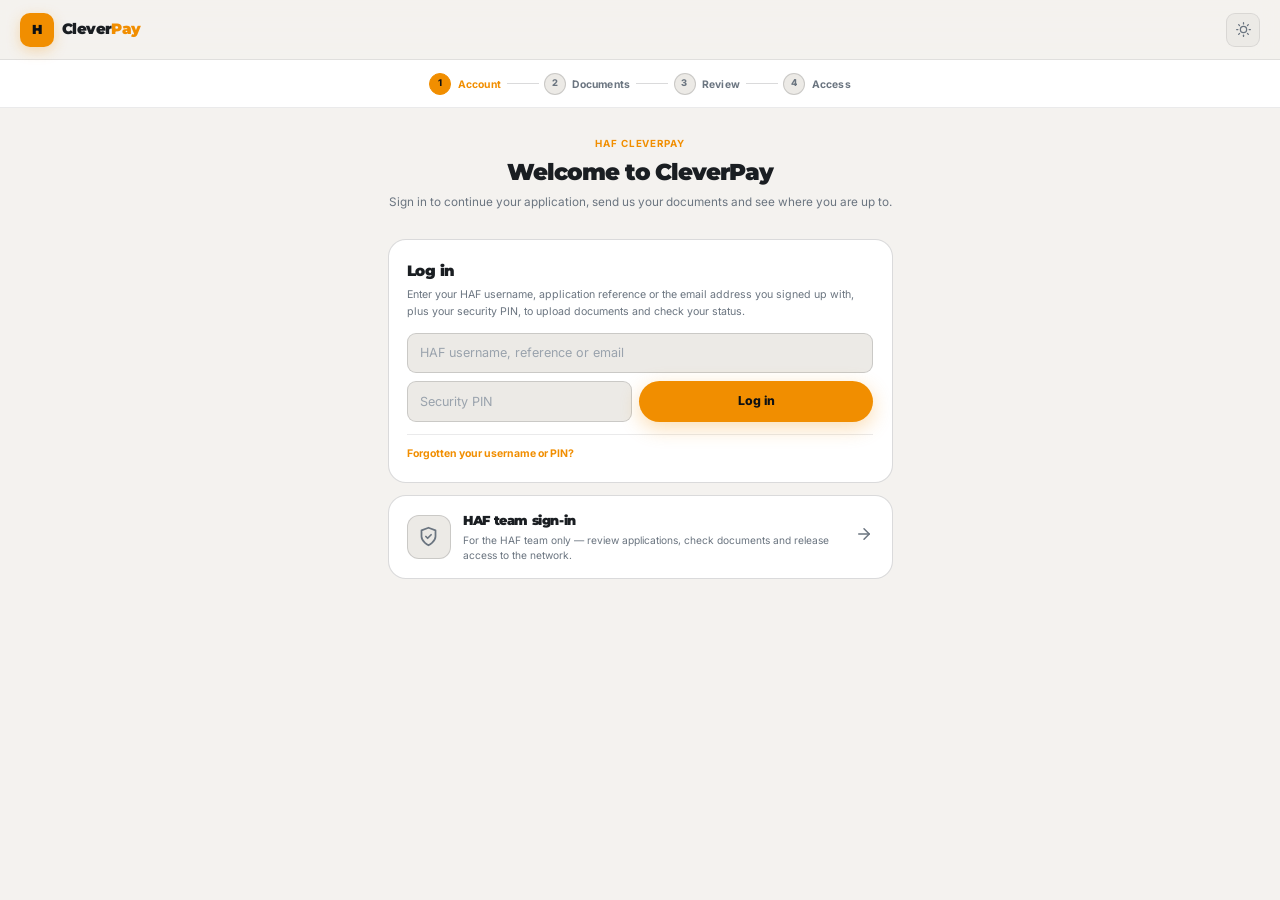
==== index.html @ 1b3e9b3a "Their HAF KNECT login exists from the moment they sign up Brent, 2 Sep: "open up the users to be abl" ====
<!DOCTYPE html>
<html lang="en" data-theme="light">
<head>
<meta charset="UTF-8">
<meta name="viewport" content="width=device-width, initial-scale=1.0">
<meta http-equiv="Cache-Control" content="no-cache, no-store, must-revalidate">
<title>Create Account — HAF CleverPay</title>
<link rel="preconnect" href="https://fonts.googleapis.com">
<link rel="preconnect" href="https://fonts.gstatic.com" crossorigin>
<link href="https://fonts.googleapis.com/css2?family=Inter:wght@400;500;600;700&family=Montserrat:wght@700;800;900&display=swap" rel="stylesheet">
<link rel="stylesheet" href="index.css">
</head>
<body>

<header class="bar">
  <a href="index.html" class="logo">
    <div class="logo-m">H</div>
    <div class="logo-t">Clever<span>Pay</span></div>
  </a>
  <div class="bar-r">
    <button class="theme-btn" onclick="toggleTheme()" title="Toggle theme">
      <svg width="15" height="15" fill="none" stroke="currentColor" stroke-width="2" stroke-linecap="round" stroke-linejoin="round" viewBox="0 0 24 24"><circle cx="12" cy="12" r="5"/><line x1="12" y1="1" x2="12" y2="3"/><line x1="12" y1="21" x2="12" y2="23"/><line x1="4.22" y1="4.22" x2="5.64" y2="5.64"/><line x1="18.36" y1="18.36" x2="19.78" y2="19.78"/><line x1="1" y1="12" x2="3" y2="12"/><line x1="21" y1="12" x2="23" y2="12"/><line x1="4.22" y1="19.78" x2="5.64" y2="18.36"/><line x1="18.36" y1="5.64" x2="19.78" y2="4.22"/></svg>
    </button>
  </div>
</header>

<nav class="steps">
  <div class="step active"><div class="step-n">1</div><span class="step-l">Account</span></div>
  <div class="step-sep"></div>
  <div class="step"><div class="step-n">2</div><span class="step-l">Documents</span></div>
  <div class="step-sep"></div>
  <div class="step"><div class="step-n">3</div><span class="step-l">Review</span></div>
  <div class="step-sep"></div>
  <div class="step"><div class="step-n">4</div><span class="step-l">Access</span></div>
</nav>

<main class="page">

  <!-- Shown only to someone arriving from join.usehaf.co.uk with a plan already chosen -->
  <p id="join-carry" style="display:none;margin:0 0 1rem;padding:.85rem 1rem;border-radius:12px;
     background:rgba(241,142,0,.12);border:1px solid rgba(241,142,0,.35);font-size:.92rem;line-height:1.5"></p>

  <!-- STEP A: Log in or sign up -->
  <div id="view-type">
    <div class="page-head">
      <div class="page-kicker">HAF CleverPay</div>
      <h1 class="page-title">Welcome to CleverPay</h1>
      <p class="page-sub">Sign in to continue your application, send us your documents and see where you are up to.</p>
    </div>

    <!-- LOG IN -->
    <div class="login-card">
      <div class="lc-title">Log in</div>
      <div class="lc-sub">Enter your HAF username, application reference or the email address you signed up with, plus your security PIN, to upload documents and check your status.</div>
      <div class="lc-row" style="margin-bottom:.55rem">
        <input class="fi" id="login-id" type="text" placeholder="HAF username, reference or email" autocomplete="username" onkeydown="if(event.key==='Enter')doLogin()">
      </div>
      <div class="lc-row">
        <input class="fi" id="login-pin" type="password" inputmode="numeric" maxlength="6" placeholder="Security PIN" autocomplete="current-password" onkeydown="if(event.key==='Enter')doLogin()">
        <button class="btn btn-or" onclick="doLogin()">Log in</button>
      </div>
      <div class="lc-err" id="login-err">No account found with that username, reference or email address — check it and try again.</div>
      <!-- A PIN nobody can replace is a locked door. The same link covers a
           forgotten username: the reset email is addressed to the person and
           names them, so it hands back both. -->
      <div class="lc-help">
        <a href="reset.html">Forgotten your username or PIN?</a>
      </div>
    </div>

    <!-- TEAM SIGN-IN — the second door on this page, and the only one left on it.
         Full width under the log-in card so the screen reads as two doors, not a
         card with a footnote. Deliberately quieter than the orange Log in button:
         almost everyone who lands here is an applicant, not staff. -->
    <a class="team-band" href="team.html">
      <div class="tb-icon">
        <svg viewBox="0 0 24 24"><path d="M12 22s8-4 8-10V5l-8-3-8 3v7c0 6 8 10 8 10z"/><polyline points="9 12 11 14 15 10"/></svg>
      </div>
      <div class="tb-body">
        <div class="tb-name">HAF team sign-in</div>
        <div class="tb-sub">For the HAF team only — review applications, check documents and release access to the network.</div>
      </div>
      <div class="tb-arrow"><svg viewBox="0 0 24 24"><line x1="5" y1="12" x2="19" y2="12"/><polyline points="12 5 19 12 12 19"/></svg></div>
    </a>

    <!-- The sign-up forms below stay in the page and stay reachable: someone
         arriving from join.usehaf.co.uk with a plan already chosen is dropped
         straight into their form. What has gone is the chooser — new accounts
         are opened at join.usehaf.co.uk now, not here. -->
    <div class="type-grid" hidden>
      <div class="type-card" id="card-driver" onclick="selectType('driver')">
        <div class="type-icon">
          <svg viewBox="0 0 24 24"><rect x="1" y="3" width="15" height="13" rx="1"/><polygon points="16 8 20 8 23 11 23 16 16 16 16 8"/><circle cx="5.5" cy="18.5" r="2.5"/><circle cx="18.5" cy="18.5" r="2.5"/></svg>
        </div>
        <div class="type-name">Owner Driver</div>
        <div class="type-desc">Single-person teams. Take courier and delivery jobs on your terms.</div>
      </div>
      <div class="type-card" id="card-fleet" onclick="selectType('fleet')">
        <div class="type-icon">
          <svg viewBox="0 0 24 24"><rect x="1" y="6" width="13" height="9" rx="1"/><polygon points="14 10 18 10 21 13 21 15 14 15 14 10"/><circle cx="5" cy="17.5" r="2"/><circle cx="17" cy="17.5" r="2"/><rect x="4" y="2" width="13" height="2.5" rx="1"/></svg>
        </div>
        <div class="type-name">Fleet / Courier Company</div>
        <div class="type-desc">Courier companies with fleets — or drivers with excess work. Put your drivers on the network.</div>
      </div>
      <div class="type-card" id="card-freight" onclick="selectType('freight')">
        <div class="type-icon">
          <svg viewBox="0 0 24 24"><path d="M21 16V8a2 2 0 0 0-1-1.73l-7-4a2 2 0 0 0-2 0l-7 4A2 2 0 0 0 3 8v8a2 2 0 0 0 1 1.73l7 4a2 2 0 0 0 2 0l7-4A2 2 0 0 0 21 16z"/><polyline points="3.27 6.96 12 12.01 20.73 6.96"/><line x1="12" y1="22.08" x2="12" y2="12"/></svg>
        </div>
        <div class="type-name">Freight Forwarder</div>
        <div class="type-desc">Process third-party goods for your customers through the HAF network.</div>
      </div>
    </div>

    <div class="biz-band" id="card-business" hidden onclick="selectType('business')">
      <div class="type-icon" style="width:44px;height:44px;flex:none">
        <svg viewBox="0 0 24 24"><path d="M3 21h18"/><path d="M5 21V7l7-4 7 4v14"/><path d="M9 21v-4h6v4"/><path d="M9 10h.01M15 10h.01M9 14h.01M15 14h.01"/></svg>
      </div>
      <div class="bb-body">
        <div class="type-name">Business Account</div>
        <div class="type-desc">Use HAF KNECT to process your deliveries and put HAF drivers on your work. Purpose-built set up — <b>contact the HAF team</b> and we'll be in touch.</div>
      </div>
      <div class="bb-arrow"><svg viewBox="0 0 24 24"><line x1="5" y1="12" x2="19" y2="12"/><polyline points="12 5 19 12 12 19"/></svg></div>
    </div>

  </div>

  <!-- STEP B0: Business account routing -->
  <div id="view-business" class="form-section">
    <div class="page-head" style="text-align:left;margin-bottom:1.4rem">
      <div class="page-kicker">Business Account</div>
      <h1 class="page-title" style="font-size:1.35rem">Contact the HAF team</h1>
      <p class="page-sub" style="font-size:.8rem">Business accounts are purpose-built around how your company moves goods. Tell us a little about you, and the HAF team will be in contact to set everything up.</p>
    </div>

    <div id="biz-form">
      <div class="fg"><label class="fl" for="b-company">Company name *</label><input class="fi" id="b-company" type="text" autocomplete="organization"></div>
      <div class="fi-row">
        <div class="fg"><label class="fl" for="b-name">Your name *</label><input class="fi" id="b-name" type="text" autocomplete="name"></div>
        <div class="fg"><label class="fl" for="b-phone">Mobile number *</label><input class="fi" id="b-phone" type="tel" autocomplete="tel"></div>
      </div>
      <div class="fg"><label class="fl" for="b-email">Email address *</label><input class="fi" id="b-email" type="email" autocomplete="email"></div>
      <div class="fg"><label class="fl" for="b-notes">What do you need to move?</label><textarea class="fi" id="b-notes" rows="3" placeholder="e.g. daily stock transfers between two sites, ad-hoc pallet deliveries to customers…" style="resize:vertical;min-height:70px"></textarea></div>
      <div class="lc-err" id="biz-err" style="display:none"></div>
      <div class="btn-row" style="margin-top:1rem">
        <button type="button" class="btn btn-gh" onclick="backToType()">
          <svg viewBox="0 0 24 24"><line x1="19" y1="12" x2="5" y2="12"/><polyline points="12 19 5 12 12 5"/></svg>
          Back
        </button>
        <button type="button" class="btn btn-or" id="biz-send" onclick="submitEnquiry()">Send to the HAF team →</button>
      </div>
    </div>

    <div id="biz-done" style="display:none;text-align:center;padding:1.6rem 0">
      <div style="width:52px;height:52px;border-radius:50%;background:rgba(45,171,96,.12);border:1.5px solid rgba(45,171,96,.4);display:flex;align-items:center;justify-content:center;margin:0 auto 1rem">
        <svg viewBox="0 0 24 24" style="width:24px;height:24px;fill:none;stroke:#2dab60;stroke-width:2.5;stroke-linecap:round;stroke-linejoin:round"><polyline points="20 6 9 17 4 12"/></svg>
      </div>
      <div class="page-title" style="font-size:1.15rem;margin-bottom:.35rem">Enquiry sent — we'll be in contact</div>
      <p class="page-sub" style="font-size:.8rem;margin-bottom:.5rem">The HAF team has your details and will get back to you to set up your business account.</p>
      <p class="page-sub" style="font-size:.74rem">Your reference: <b id="biz-ref"></b></p>
      <div class="btn-row" style="margin-top:1.2rem;justify-content:center">
        <button type="button" class="btn btn-gh" onclick="backToType()">← Back to account types</button>
      </div>
    </div>
  </div>

  <!-- STEP B: Driver form -->
  <div id="view-driver" class="form-section">
    <div class="page-head" style="text-align:left;margin-bottom:1.4rem">
      <div class="page-kicker">Owner Driver Account</div>
      <h1 class="page-title" style="font-size:1.35rem">Your details</h1>
      <p class="page-sub" style="font-size:.8rem">All fields are required. Your information is held securely.</p>
    </div>

    <form id="driver-form" onsubmit="submitDriver(event)" novalidate>
      <div class="section-label">Personal details</div>

      <div class="fi-row">
        <div class="fg">
          <label class="fl">First name <span class="req">*</span></label>
          <input class="fi" id="d-fname" type="text" placeholder="e.g. Alex" autocomplete="given-name" required>
        </div>
        <div class="fg">
          <label class="fl">Last name <span class="req">*</span></label>
          <input class="fi" id="d-lname" type="text" placeholder="e.g. Johnson" autocomplete="family-name" required>
        </div>
      </div>

      <div class="fg">
        <label class="fl">Email address <span class="req">*</span></label>
        <input class="fi" id="d-email" type="email" placeholder="your@email.com" autocomplete="email" required>
      </div>

      <div class="fi-row">
        <div class="fg">
          <label class="fl">Mobile number <span class="req">*</span></label>
          <input class="fi" id="d-phone" type="tel" placeholder="+44 7700 000000" autocomplete="tel" required>
        </div>
        <div class="fg">
          <label class="fl">Date of birth <span class="req">*</span></label>
          <input class="fi" id="d-dob" type="date" required>
        </div>
      </div>

      <div class="section-label" style="margin-top:.5rem">Vehicle details</div>

      <div class="fi-row">
        <div class="fg">
          <label class="fl">Vehicle type <span class="req">*</span></label>
          <select class="fi" id="d-vtype" required>
            <option value="">Select type</option>
            <option>Small van</option>
            <option>Midi van</option>
            <option>SWB van</option>
            <option>MWB van</option>
            <option>LWB van</option>
            <option>XLWB van</option>
            <option>Luton</option>
            <option>Luton — tail lift</option>
          </select>
        </div>
        <div class="fg">
          <label class="fl">Vehicle registration <span class="req">*</span></label>
          <input class="fi" id="d-vreg" type="text" placeholder="e.g. AB12 CDE" style="text-transform:uppercase" required>
        </div>
      </div>

      <div class="section-label" style="margin-top:.5rem">Fleet operators</div>

      <div class="knect-toggle" id="fleet-toggle" onclick="toggleFleet()">
        <div class="kt-icon">
          <svg viewBox="0 0 24 24"><rect x="1" y="3" width="15" height="13" rx="1"/><polygon points="16 8 20 8 23 11 23 16 16 16 16 8"/><circle cx="5.5" cy="18.5" r="2.5"/><circle cx="18.5" cy="18.5" r="2.5"/></svg>
        </div>
        <div class="kt-body">
          <div class="kt-label">I operate a fleet</div>
          <div class="kt-sub" id="fleet-sub">Tap if you run more than one driver — we'll set your fleet up properly.</div>
        </div>
        <div class="kt-pill"><div class="kt-thumb"></div></div>
      </div>

      <div class="fg" id="fleet-size-wrap" style="display:none">
        <label class="fl">How many drivers do you currently have? <span class="req">*</span></label>
        <select class="fi" id="d-fleet-size">
          <option value="">Select</option>
          <option>2–3</option>
          <option>4–10</option>
          <option>11–25</option>
          <option>26+</option>
        </select>
        <div class="fi-hint">Fleet payment tiers are being finalised — we'll confirm yours after sign-up. Nothing to pay now.</div>
      </div>

      <div class="section-label" style="margin-top:.5rem">HAF KNECT membership</div>

      <div class="knect-toggle" id="d-knect-toggle" onclick="toggleKnectDriver()">
        <div class="kt-icon">
          <svg viewBox="0 0 24 24"><path d="M12 2l3.09 6.26L22 9.27l-5 4.87 1.18 6.88L12 17.77l-6.18 3.25L7 14.14 2 9.27l6.91-1.01L12 2z"/></svg>
        </div>
        <div class="kt-body">
          <div class="kt-label">I have a HAF KNECT membership</div>
          <div class="kt-sub" id="d-knect-sub">Tap to confirm — members get priority access to work on the network. You can also join after you're approved.</div>
        </div>
        <div class="kt-pill"><div class="kt-thumb"></div></div>
      </div>

      <div class="section-label" style="margin-top:.5rem">Account security</div>

      <div class="uname-preview" id="d-uname-preview">
        <div class="up-label">Your HAF username</div>
        <div class="up-val" id="d-uname-val">—</div>
        <div class="up-hint">Save this — you'll log in to PLNA and HAF KNECT with it, plus the PIN you create below.</div>
      </div>

      <div class="fi-row">
        <div class="fg">
          <label class="fl">Create a PIN <span class="req">*</span></label>
          <input class="fi" id="d-pin" type="password" inputmode="numeric" maxlength="6" placeholder="4–6 digits" autocomplete="new-password" required>
        </div>
        <div class="fg">
          <label class="fl">Confirm PIN <span class="req">*</span></label>
          <input class="fi" id="d-pin2" type="password" inputmode="numeric" maxlength="6" placeholder="Re-enter PIN" autocomplete="new-password" required>
        </div>
      </div>
      <div class="fi-hint" style="margin-top:-.4rem;margin-bottom:.8rem">Both PINs must match. You'll use this PIN with your HAF username every time you log in. Keep it private.</div>

      <div class="terms-row">
        <input type="checkbox" id="d-terms" required>
        <label for="d-terms">I agree to the HAF <a href="https://legal.usehaf.co.uk/driver-terms" target="_blank">Driver &amp; Courier Network Terms</a> and <a href="https://legal.usehaf.co.uk/knect-terms" target="_blank">KNECT Platform Terms</a>, and confirm I have read the <a href="https://legal.usehaf.co.uk/privacy" target="_blank">Privacy Policy</a>.</label>
      </div>

      <div class="btn-row">
        <button type="button" class="btn btn-gh" onclick="backToType()">
          <svg viewBox="0 0 24 24"><line x1="19" y1="12" x2="5" y2="12"/><polyline points="12 19 5 12 12 5"/></svg>
          Back
        </button>
        <button type="submit" class="btn btn-or">
          Continue to documents
          <svg viewBox="0 0 24 24"><line x1="5" y1="12" x2="19" y2="12"/><polyline points="12 5 19 12 12 19"/></svg>
        </button>
      </div>

      <div class="sec-note">
        <svg viewBox="0 0 24 24"><rect x="3" y="11" width="18" height="11" rx="2" ry="2"/><path d="M7 11V7a5 5 0 0 1 10 0v4"/></svg>
        <p>Your data is encrypted and only used for compliance verification. It will not be shared with third parties.</p>
      </div>
    </form>
  </div>

  <!-- STEP C: Freight forwarder form -->
  <div id="view-freight" class="form-section">
    <div class="page-head" style="text-align:left;margin-bottom:1.4rem">
      <div class="page-kicker">Freight Forwarder Account</div>
      <h1 class="page-title" style="font-size:1.35rem">Company details</h1>
      <p class="page-sub" style="font-size:.8rem">All accounts operate on a pay-upfront basis. No credit lines.</p>
    </div>

    <form id="freight-form" onsubmit="submitFreight(event)" novalidate>
      <div class="section-label">Company information</div>

      <div class="fg">
        <label class="fl">Company name <span class="req">*</span></label>
        <input class="fi" id="f-company" type="text" placeholder="e.g. NorthFreight UK Ltd" required>
      </div>

      <div class="fi-row">
        <div class="fg">
          <label class="fl">Companies House no. <span class="req">*</span></label>
          <input class="fi" id="f-crn" type="text" placeholder="e.g. 12345678" required>
        </div>
        <div class="fg">
          <label class="fl">VAT number</label>
          <input class="fi" id="f-vat" type="text" placeholder="e.g. GB123456789">
          <div class="fi-hint">Optional — helps with invoice processing.</div>
        </div>
      </div>

      <div class="section-label" style="margin-top:.5rem">Contact details</div>

      <div class="fi-row">
        <div class="fg">
          <label class="fl">Your name <span class="req">*</span></label>
          <input class="fi" id="f-name" type="text" placeholder="Full name" autocomplete="name" required>
        </div>
        <div class="fg">
          <label class="fl">Job title</label>
          <input class="fi" id="f-title" type="text" placeholder="e.g. Operations Manager">
        </div>
      </div>

      <div class="fg">
        <label class="fl">Email address <span class="req">*</span></label>
        <input class="fi" id="f-email" type="email" placeholder="ops@yourcompany.com" autocomplete="email" required>
      </div>

      <div class="fg">
        <label class="fl">Mobile number <span class="req">*</span></label>
        <input class="fi" id="f-phone" type="tel" placeholder="+44 7700 000000" autocomplete="tel" required>
      </div>

      <div class="section-label" style="margin-top:.5rem">HAF KNECT membership</div>

      <div class="knect-toggle" id="knect-toggle" onclick="toggleKnect()">
        <div class="kt-icon">
          <svg viewBox="0 0 24 24"><path d="M12 2l3.09 6.26L22 9.27l-5 4.87 1.18 6.88L12 17.77l-6.18 3.25L7 14.14 2 9.27l6.91-1.01L12 2z"/></svg>
        </div>
        <div class="kt-body">
          <div class="kt-label">I have a HAF KNECT membership</div>
          <div class="kt-sub" id="knect-sub">Tap to confirm — you get a higher share of profit pooling in the network.</div>
        </div>
        <div class="kt-pill"><div class="kt-thumb"></div></div>
      </div>

      <div class="pool-info" id="pool-info">
        <div class="ri-row"><span class="ri-label">Standard pooling share</span><span class="ri-val" id="ri-standard">Loading…</span></div>
        <div class="ri-row"><span class="ri-label">Your KNECT member share</span><span class="ri-val highlight" id="ri-knect">Loading…</span></div>
        <div class="ri-row" style="border-top:1px solid var(--or-g);margin-top:.35rem;padding-top:.5rem"><span class="ri-label">Profit pooling in the network is coming soon — your share builds in your account and reduces future job costs.</span></div>
      </div>

      <div class="section-label" style="margin-top:.5rem">Account security</div>

      <div class="uname-preview" id="f-uname-preview">
        <div class="up-label">Your HAF company username</div>
        <div class="up-val" id="f-uname-val">—</div>
        <div class="up-hint">Save this — you'll log in to HAF KNECT with it, plus the PIN you create below.</div>
      </div>

      <div class="fi-row">
        <div class="fg">
          <label class="fl">Create a PIN <span class="req">*</span></label>
          <input class="fi" id="f-pin" type="password" inputmode="numeric" maxlength="6" placeholder="4–6 digits" autocomplete="new-password" required>
        </div>
        <div class="fg">
          <label class="fl">Confirm PIN <span class="req">*</span></label>
          <input class="fi" id="f-pin2" type="password" inputmode="numeric" maxlength="6" placeholder="Re-enter PIN" autocomplete="new-password" required>
        </div>
      </div>
      <div class="fi-hint" style="margin-top:-.4rem;margin-bottom:.8rem">Both PINs must match. You'll use this PIN with your company username every time you log in. Keep it private.</div>

      <div class="terms-row">
        <input type="checkbox" id="f-terms" required>
        <label for="f-terms">I agree to the HAF <a href="https://legal.usehaf.co.uk/knect-terms" target="_blank">KNECT Platform Terms</a> and confirm I have read the <a href="https://legal.usehaf.co.uk/privacy" target="_blank">Privacy Policy</a>. All freight accounts are pay-upfront — no credit terms.</label>
      </div>

      <div class="btn-row">
        <button type="button" class="btn btn-gh" onclick="backToType()">
          <svg viewBox="0 0 24 24"><line x1="19" y1="12" x2="5" y2="12"/><polyline points="12 19 5 12 12 5"/></svg>
          Back
        </button>
        <button type="submit" class="btn btn-or">
          Continue to documents
          <svg viewBox="0 0 24 24"><line x1="5" y1="12" x2="19" y2="12"/><polyline points="12 5 19 12 12 19"/></svg>
        </button>
      </div>

      <div class="sec-note">
        <svg viewBox="0 0 24 24"><rect x="3" y="11" width="18" height="11" rx="2" ry="2"/><path d="M7 11V7a5 5 0 0 1 10 0v4"/></svg>
        <p>Your data is encrypted and only used for compliance verification.</p>
      </div>
    </form>
  </div>

</main>

<script src="api.js"></script>
<script src="index.js"></script>
</body>
</html>
---- index.css ----
:root{
  --bg:#0e1113;--p:#171a1d;--p2:#1e2226;--p3:#252b30;
  --tx:#f0edea;--mu:#8a9298;--su:#4f5a62;
  --ln:rgba(240,237,234,.08);--lns:rgba(240,237,234,.16);--lnx:rgba(240,237,234,.24);
  --or:#f18e00;--or-d:rgba(241,142,0,.10);--or-g:rgba(241,142,0,.28);
  --gn:#2dab60;--rd:#d04040;--am:#d9920b;
  --r:18px;--rs:13px;--rx:9px;--pill:999px;
  --fn:"Inter",sans-serif;--dp:"Montserrat",sans-serif;
  --sd:0 2px 16px rgba(0,0,0,.35);
}
[data-theme=light]{
  --bg:#f4f2ef;--p:#ffffff;--p2:#eceae6;--p3:#e2dfd9;
  --tx:#1a1e22;--mu:#6b7580;--su:#9aa3ad;
  --ln:rgba(26,30,34,.09);--lns:rgba(26,30,34,.16);--lnx:rgba(26,30,34,.24);
}
*,*::before,*::after{box-sizing:border-box;margin:0;padding:0}
html{font-size:14px}
body{font-family:var(--fn);background:var(--bg);color:var(--tx);min-height:100vh;-webkit-font-smoothing:antialiased;line-height:1.55}
input,select,button,textarea{font:inherit;color:inherit;border:none;outline:none;background:none;cursor:pointer}
ul{list-style:none}

/* ── BAR ── */
.bar{height:60px;display:flex;align-items:center;justify-content:space-between;padding:0 1.4rem;background:rgba(14,17,19,.92);backdrop-filter:blur(14px);-webkit-backdrop-filter:blur(14px);border-bottom:1px solid var(--ln);position:sticky;top:0;z-index:50}
[data-theme=light] .bar{background:rgba(244,242,239,.94)}
.logo{display:flex;align-items:center;gap:.6rem;text-decoration:none}
.logo-m{width:34px;height:34px;background:var(--or);border-radius:10px;display:flex;align-items:center;justify-content:center;font-family:var(--dp);font-weight:900;font-size:.95rem;color:#0e1113;letter-spacing:-.04em;box-shadow:0 4px 14px var(--or-g);flex-shrink:0}
.logo-t{font-family:var(--dp);font-weight:900;font-size:1.05rem;letter-spacing:-.04em;color:var(--tx)}
.logo-t span{color:var(--or)}
.bar-r{display:flex;align-items:center;gap:.5rem}
.theme-btn{width:34px;height:34px;border-radius:var(--rx);background:var(--p2);border:1px solid var(--ln);display:flex;align-items:center;justify-content:center;color:var(--mu);transition:color .15s}
.theme-btn:hover{color:var(--tx)}

/* ── STEPS ── */
/* The progress row fits the screen it is on rather than scrolling sideways.
   The connector lines absorb any spare space and give it back when space is
   tight; below 500px the labels step aside and leave their numbered circles,
   so the stage the applicant is on stays readable on a phone. */
.steps{display:flex;align-items:center;justify-content:center;gap:0;padding:.9rem 1.4rem;border-bottom:1px solid var(--ln);background:var(--p);overflow:hidden}
.step{display:flex;align-items:center;gap:.45rem;font-size:.74rem;font-weight:700;letter-spacing:.02em;color:var(--mu);white-space:nowrap;flex:0 1 auto;min-width:0}
.step-l{overflow:hidden;text-overflow:ellipsis}
.step-n{width:22px;height:22px;flex:0 0 22px;border-radius:50%;background:var(--p2);border:1.5px solid var(--lns);display:flex;align-items:center;justify-content:center;font-size:.66rem;font-weight:800;color:var(--mu);transition:all .2s}
.step.active .step-n{background:var(--or);border-color:var(--or);color:#0e1113}
.step.active{color:var(--or)}
.step.done .step-n{background:var(--gn);border-color:var(--gn);color:#fff}
.step.done{color:var(--gn)}
.step-sep{flex:1 1 12px;min-width:8px;max-width:32px;height:1.5px;background:var(--lns);margin:0 .4rem}
.step-sep.done{background:var(--gn)}
@media (max-width:500px){
  .steps{padding:.9rem .7rem}
  .step-sep{margin:0 .25rem;min-width:6px}
  .step .step-l{display:none}
  .step.active .step-l{display:inline}
}

/* ── PAGE ── */
.page{max-width:540px;margin:0 auto;padding:2rem 1.25rem 5rem}

/* ── TYPE SELECT ── */
.page-head{text-align:center;margin-bottom:2rem}
.page-kicker{font-size:.7rem;font-weight:700;letter-spacing:.1em;text-transform:uppercase;color:var(--or);margin-bottom:.55rem}
.page-title{font-family:var(--dp);font-size:1.65rem;font-weight:900;letter-spacing:-.045em;color:var(--tx);line-height:1.15}
.page-sub{font-size:.84rem;color:var(--mu);margin-top:.5rem;line-height:1.6}

.type-grid{display:grid;grid-template-columns:repeat(3,1fr);gap:.75rem;margin-bottom:1.5rem}
.biz-route{display:flex;align-items:center;gap:.9rem;background:var(--p);border:2px solid var(--lns);border-radius:var(--r);padding:1.1rem 1.2rem;margin-bottom:.75rem;cursor:pointer;text-decoration:none;transition:border-color .15s,background .15s}
.biz-route:hover{border-color:var(--or);background:var(--p2)}
.br-icon{width:44px;height:44px;border-radius:12px;background:var(--or-d);border:1.5px solid rgba(241,142,0,.2);display:flex;align-items:center;justify-content:center;color:var(--or);flex:none}
.br-icon svg{width:22px;height:22px;fill:none;stroke:currentColor;stroke-width:2;stroke-linecap:round;stroke-linejoin:round}
.br-body{flex:1;min-width:0}
.br-name{font-family:var(--dp);font-size:.95rem;font-weight:900;letter-spacing:-.03em;color:var(--tx)}
.br-sub{font-size:.73rem;color:var(--mu);line-height:1.5;margin-top:.15rem}
.br-arrow{color:var(--or);flex:none}
.br-arrow svg{width:18px;height:18px;fill:none;stroke:currentColor;stroke-width:2;stroke-linecap:round;stroke-linejoin:round}
.type-card{background:var(--p);border:2px solid var(--lns);border-radius:var(--r);padding:1.5rem 1.2rem;display:flex;flex-direction:column;align-items:center;gap:.65rem;cursor:pointer;transition:border-color .15s,background .15s,box-shadow .15s;text-align:center}
.type-card:hover{border-color:rgba(241,142,0,.35);background:var(--p2)}
.type-card.selected{border-color:var(--or);background:var(--or-d);box-shadow:0 0 0 4px rgba(241,142,0,.08)}
.type-icon{width:52px;height:52px;border-radius:14px;background:var(--or-d);border:1.5px solid rgba(241,142,0,.2);display:flex;align-items:center;justify-content:center;color:var(--or)}
.type-icon svg{width:24px;height:24px;fill:none;stroke:currentColor;stroke-width:2;stroke-linecap:round;stroke-linejoin:round}
.type-name{font-family:var(--dp);font-size:.95rem;font-weight:900;letter-spacing:-.03em;color:var(--tx)}
.type-desc{font-size:.73rem;color:var(--mu);line-height:1.5}

/* ── FORM ── */
.form-section{display:none}
.form-section.visible{display:block}
.section-label{font-size:.66rem;font-weight:700;letter-spacing:.09em;text-transform:uppercase;color:var(--mu);margin-bottom:.85rem;display:flex;align-items:center;gap:.5rem}
.section-label::after{content:'';flex:1;height:1px;background:var(--ln)}
.fg{margin-bottom:.9rem}
.fl{font-size:.68rem;font-weight:700;letter-spacing:.07em;text-transform:uppercase;color:var(--mu);display:block;margin-bottom:.38rem}
.fl .req{color:var(--or);margin-left:.1rem}
.fi{width:100%;background:var(--p2);border:1.5px solid var(--lns);border-radius:var(--rx);padding:.68rem .9rem;font-size:.9rem;color:var(--tx);transition:border-color .15s,box-shadow .15s}
.fi::placeholder{color:var(--su)}
.fi:focus{border-color:rgba(241,142,0,.5);box-shadow:0 0 0 3px rgba(241,142,0,.08)}
.fi-row{display:grid;grid-template-columns:1fr 1fr;gap:.65rem}
select.fi{appearance:none;-webkit-appearance:none;background-image:url("data:image/svg+xml,%3Csvg xmlns='http://www.w3.org/2000/svg' width='12' height='12' viewBox='0 0 24 24' fill='none' stroke='%238a9298' stroke-width='2'%3E%3Cpolyline points='6 9 12 15 18 9'/%3E%3C/svg%3E");background-repeat:no-repeat;background-position:right .8rem center;padding-right:2rem}
.fi-hint{font-size:.71rem;color:var(--mu);margin-top:.3rem;line-height:1.5}

/* ── KNECT TOGGLE ── */
.knect-toggle{background:var(--p2);border:1.5px solid var(--lns);border-radius:var(--rs);padding:1rem 1.1rem;display:flex;align-items:center;gap:1rem;cursor:pointer;transition:border-color .15s,background .15s;margin-bottom:.9rem}
.knect-toggle.on{border-color:var(--or);background:var(--or-d)}
.kt-icon{width:40px;height:40px;border-radius:10px;background:var(--or-d);border:1.5px solid rgba(241,142,0,.2);display:flex;align-items:center;justify-content:center;color:var(--or);flex-shrink:0}
.kt-icon svg{width:18px;height:18px;fill:none;stroke:currentColor;stroke-width:2;stroke-linecap:round;stroke-linejoin:round}
.kt-body{flex:1}
.kt-label{font-size:.84rem;font-weight:700;color:var(--tx);letter-spacing:-.01em}
.kt-sub{font-size:.72rem;color:var(--mu);margin-top:.1rem}
.kt-sub.highlight{color:var(--or);font-weight:600}
.kt-pill{width:44px;height:24px;border-radius:var(--pill);background:var(--p3);border:1.5px solid var(--lns);display:flex;align-items:center;padding:2px;transition:all .2s;flex-shrink:0}
.knect-toggle.on .kt-pill{background:var(--or);border-color:var(--or)}
.kt-thumb{width:16px;height:16px;border-radius:50%;background:#fff;transition:transform .2s;box-shadow:0 1px 4px rgba(0,0,0,.3)}
.knect-toggle.on .kt-thumb{transform:translateX(20px)}

/* ── PROFIT POOLING INFO ── */
.pool-info{background:var(--or-d);border:1px solid rgba(241,142,0,.2);border-radius:var(--rx);padding:.75rem 1rem;display:none;margin-bottom:.9rem}
.pool-info.show{display:block}
.ri-row{display:flex;justify-content:space-between;align-items:center;font-size:.78rem;padding:.22rem 0}
.ri-label{color:var(--mu)}
.ri-val{font-weight:700;color:var(--tx)}
.ri-val.highlight{color:var(--or)}

/* ── USERNAME PREVIEW ── */
.uname-preview{display:none;background:var(--p);border:1.5px solid var(--or);border-radius:var(--rs);padding:1rem 1.1rem;margin-bottom:1.1rem}
.uname-preview.show{display:block}
.up-label{font-size:.66rem;font-weight:700;letter-spacing:.09em;text-transform:uppercase;color:var(--mu);margin-bottom:.4rem}
.up-val{font-family:var(--dp);font-size:1.4rem;font-weight:900;color:var(--or);letter-spacing:.04em}
.up-hint{font-size:.72rem;color:var(--mu);margin-top:.3rem}

/* ── BUTTONS ── */
.btn-row{display:flex;gap:.65rem;margin-top:1.5rem}
.btn{display:inline-flex;align-items:center;justify-content:center;gap:.4rem;font-weight:800;font-size:.88rem;letter-spacing:-.01em;border-radius:var(--pill);padding:.72rem 1.6rem;transition:all .15s;cursor:pointer;line-height:1;border:none}
.btn-or{background:var(--or);color:#0e1113;box-shadow:0 6px 20px rgba(241,142,0,.3);flex:1}
.btn-or:hover{filter:brightness(1.07);transform:translateY(-1px)}
.btn-or:active{transform:translateY(0)}
.btn-gh{background:var(--p2);color:var(--tx);border:1.5px solid var(--lns)}
.btn-gh:hover{border-color:rgba(241,142,0,.35)}
.btn svg{width:16px;height:16px;fill:none;stroke:currentColor;stroke-width:2.2;stroke-linecap:round;stroke-linejoin:round;flex-shrink:0}

/* ── FOUNDERS TIER ── */

/* ── TERMS ACCEPTANCE ── */
.terms-row{display:flex;align-items:flex-start;gap:.7rem;margin-top:1.3rem;padding:.85rem 1rem;background:var(--p2);border:1px solid var(--ln);border-radius:var(--rx)}
.terms-row input[type=checkbox]{flex-shrink:0;width:17px;height:17px;accent-color:var(--or);cursor:pointer;margin-top:.15rem}
.terms-row label{font-size:.73rem;color:var(--mu);line-height:1.55;cursor:pointer}
.terms-row a{color:var(--or);text-decoration:none}
.terms-row a:hover{text-decoration:underline}

/* ── SECURITY NOTE ── */
.sec-note{display:flex;align-items:flex-start;gap:.65rem;background:var(--p2);border:1px solid var(--ln);border-radius:var(--rx);padding:.75rem .9rem;margin-top:1.1rem}
.sec-note svg{flex-shrink:0;color:var(--mu);width:15px;height:15px;fill:none;stroke:currentColor;stroke-width:2;stroke-linecap:round;stroke-linejoin:round;margin-top:.1rem}
.sec-note p{font-size:.71rem;color:var(--mu);line-height:1.55}

@media(max-width:420px){
  .type-grid{grid-template-columns:1fr}
  .fi-row{grid-template-columns:1fr}
}

/* ── LOG IN CARD ── */
/* The log-in card and the team tile are a matched pair now — same width, same
   corner, same border weight — so keep them close enough to read as one block. */
.login-card{background:var(--p);border:1.5px solid var(--lns);border-radius:var(--r);padding:1.4rem 1.3rem;margin-bottom:.85rem}
.lc-title{font-family:var(--dp);font-size:1.05rem;font-weight:900;letter-spacing:-.03em;margin-bottom:.25rem}
.lc-sub{font-size:.76rem;color:var(--mu);line-height:1.6;margin-bottom:.9rem}
.lc-row{display:flex;gap:.55rem}
.lc-row .fi{flex:1;margin:0}
.lc-row .btn{flex-shrink:0;padding:.6rem 1.3rem}
.lc-err{display:none;font-size:.74rem;color:var(--rd);margin-top:.6rem}
.lc-err.show{display:block}
.signup-label{font-size:.66rem;font-weight:700;letter-spacing:.09em;text-transform:uppercase;color:var(--mu);margin-bottom:.75rem;display:flex;align-items:center;gap:.5rem}
.signup-label::after{content:'';flex:1;height:1px;background:var(--ln)}
.lc-help{margin-top:.85rem;padding-top:.8rem;border-top:1px solid var(--ln);font-size:.75rem;color:var(--mu)}
.lc-help a{color:var(--or);font-weight:700;text-decoration:none}
.lc-help a:hover{text-decoration:underline}
.team-link{text-align:center;margin-top:2rem;font-size:.76rem;color:var(--mu)}
.team-link a{color:var(--or);font-weight:700;text-decoration:none}
.team-link a:hover{text-decoration:underline}
@media(max-width:480px){.lc-row{flex-direction:column}.lc-row .btn{width:100%}}

/* ── TEAM SIGN-IN TILE ──────────────────────────────────────────────────────
   Same width and corner as the log-in card above it, one weight quieter: the
   applicant's orange button stays the loudest thing on the screen. */
.team-band{display:flex;align-items:center;gap:.9rem;background:var(--p);border:1.5px solid var(--lns);border-radius:var(--r);padding:1.05rem 1.3rem;text-decoration:none;cursor:pointer;transition:border-color .15s,background .15s}
.team-band:hover{border-color:rgba(241,142,0,.35);background:var(--p2)}
.tb-icon{width:44px;height:44px;border-radius:12px;background:var(--p2);border:1.5px solid var(--lns);display:flex;align-items:center;justify-content:center;color:var(--mu);flex:none;transition:color .15s,border-color .15s}
.team-band:hover .tb-icon{color:var(--or);border-color:rgba(241,142,0,.3)}
.tb-icon svg{width:21px;height:21px;fill:none;stroke:currentColor;stroke-width:2;stroke-linecap:round;stroke-linejoin:round}
.tb-body{flex:1;min-width:0}
.tb-name{font-family:var(--dp);font-size:.95rem;font-weight:900;letter-spacing:-.03em;color:var(--tx)}
.tb-sub{font-size:.73rem;color:var(--mu);line-height:1.5;margin-top:.15rem}
.tb-arrow{flex:none;color:var(--mu);transition:color .15s,transform .15s}
.team-band:hover .tb-arrow{color:var(--or);transform:translateX(2px)}
.tb-arrow svg{width:18px;height:18px;fill:none;stroke:currentColor;stroke-width:2;stroke-linecap:round;stroke-linejoin:round}
@media(max-width:480px){.team-band{align-items:flex-start}.tb-icon{margin-top:.1rem}}

/* The sign-up chooser is kept in the page for the join.usehaf.co.uk hand-over
   but never shown: a display rule set on the class would otherwise beat hidden. */
.type-grid[hidden],.biz-band[hidden]{display:none}

/* ── BUSINESS BAND (purpose-built route under the tiles) ── */
.biz-band{display:flex;align-items:center;gap:.9rem;background:var(--p);border:2px solid var(--lns);border-radius:var(--r);padding:1.1rem 1.2rem;margin:-.6rem 0 1.5rem;cursor:pointer;text-align:left;transition:border-color .15s,background .15s}
.biz-band:hover{border-color:rgba(241,142,0,.35);background:var(--p2)}
.biz-band .bb-body{flex:1;min-width:0}
.biz-band .type-name{margin-bottom:.15rem}
.biz-band .bb-arrow{flex:none;color:var(--or)}
.biz-band .bb-arrow svg{width:20px;height:20px;fill:none;stroke:currentColor;stroke-width:2;stroke-linecap:round;stroke-linejoin:round}
@media (max-width:560px){.biz-band{flex-direction:row;align-items:flex-start}.biz-band .type-icon{margin-top:.1rem}}
.ft-reward-freight{font-size:.68rem;color:var(--or);font-weight:600;opacity:.85;margin-top:.1rem}
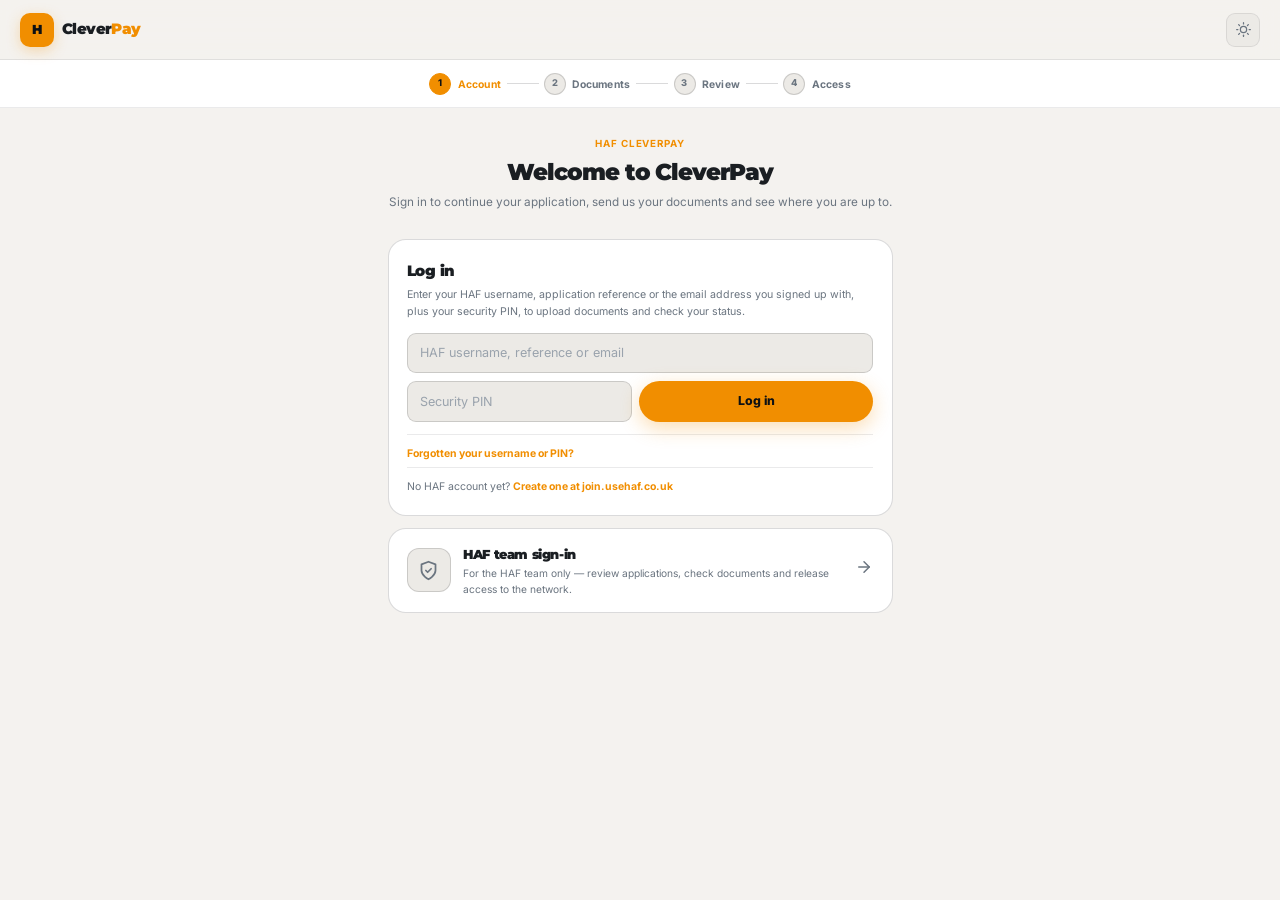
==== commit c6992bae: "CleverPay sign-in points new people at join.usehaf.co.uk The chooser here is already closed, but the" ====
--- a/index.html
+++ b/index.html
@@ -4,7 +4,7 @@
 <meta charset="UTF-8">
 <meta name="viewport" content="width=device-width, initial-scale=1.0">
 <meta http-equiv="Cache-Control" content="no-cache, no-store, must-revalidate">
-<title>Create Account — HAF CleverPay</title>
+<title>Sign in — HAF CleverPay</title>
 <link rel="preconnect" href="https://fonts.googleapis.com">
 <link rel="preconnect" href="https://fonts.gstatic.com" crossorigin>
 <link href="https://fonts.googleapis.com/css2?family=Inter:wght@400;500;600;700&family=Montserrat:wght@700;800;900&display=swap" rel="stylesheet">
@@ -65,6 +65,11 @@
            names them, so it hands back both. -->
       <div class="lc-help">
         <a href="reset.html">Forgotten your username or PIN?</a>
+      </div>
+      <!-- Nobody who lands here without an account should hit a dead end: the
+           one place a HAF account is opened is join.usehaf.co.uk, so say so. -->
+      <div class="lc-help" style="margin-top:.35rem">
+        No HAF account yet? <a href="https://join.usehaf.co.uk/">Create one at join.usehaf.co.uk</a>
       </div>
     </div>
 
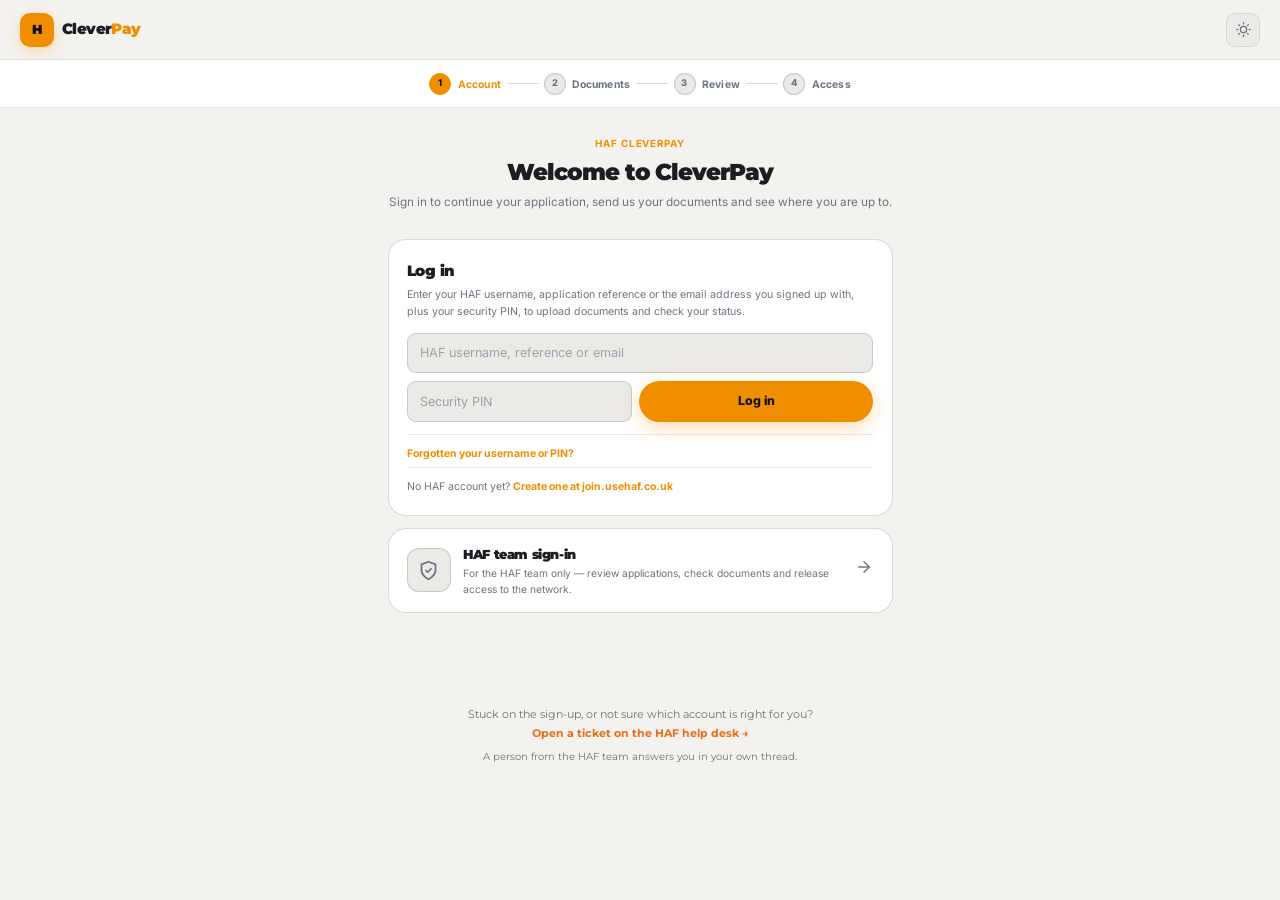
==== commit 7b6787ba: "CleverPay: help desk route on the sign-up and status pages An applicant waiting on a decision had no" ====
--- a/index.html
+++ b/index.html
@@ -425,6 +425,14 @@
 
 </main>
 
+<!-- Same help route as the status page. Somebody who cannot finish the sign-up
+     form has nowhere else to turn, so it sits here too. -->
+<div style="text-align:center;padding:1.6rem 1rem 2.2rem;font-family:Montserrat,Arial,sans-serif;font-size:.8rem;line-height:1.7;color:#6b7278">
+  Stuck on the sign-up, or not sure which account is right for you?<br>
+  <a href="https://discord.gg/NcFbRHnCcq" target="_blank" rel="noopener" style="color:#e86e1d;font-weight:700;text-decoration:none">Open a ticket on the HAF help desk →</a>
+  <div style="margin-top:.35rem;font-size:.72rem">A person from the HAF team answers you in your own thread.</div>
+</div>
+
 <script src="api.js"></script>
 <script src="index.js"></script>
 </body>
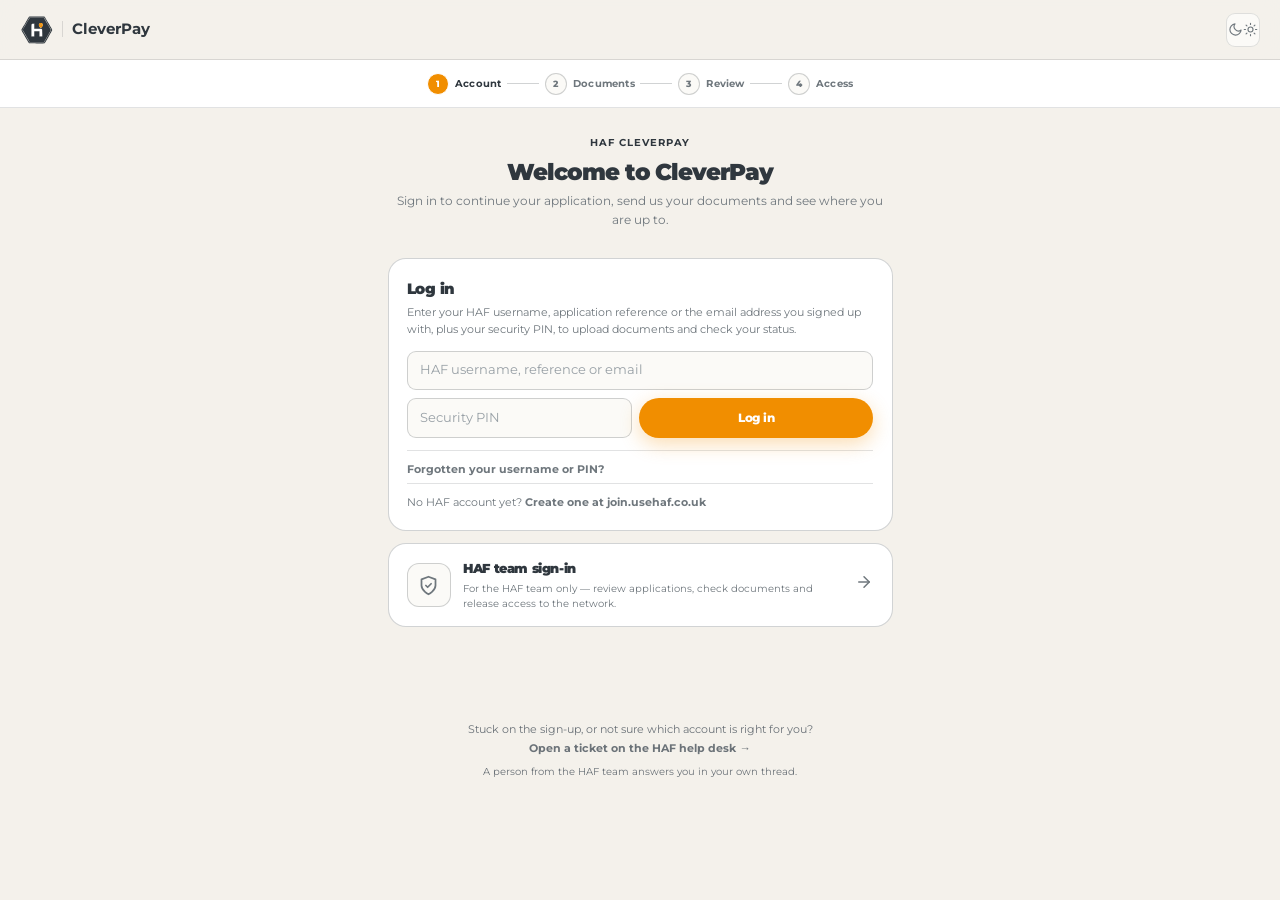
==== commit e2acf8b3: "CleverPay wears the HAF brand, day by default with a night invert The site was still on its own pale" ====
--- a/index.html
+++ b/index.html
@@ -1,26 +1,24 @@
 <!DOCTYPE html>
-<html lang="en" data-theme="light">
+<html lang="en">
 <head>
 <meta charset="UTF-8">
+<script src="/brand/haf-theme.js"></script>
 <meta name="viewport" content="width=device-width, initial-scale=1.0">
 <meta http-equiv="Cache-Control" content="no-cache, no-store, must-revalidate">
 <title>Sign in — HAF CleverPay</title>
-<link rel="preconnect" href="https://fonts.googleapis.com">
-<link rel="preconnect" href="https://fonts.gstatic.com" crossorigin>
-<link href="https://fonts.googleapis.com/css2?family=Inter:wght@400;500;600;700&family=Montserrat:wght@700;800;900&display=swap" rel="stylesheet">
 <link rel="stylesheet" href="index.css">
+<link rel="stylesheet" href="/brand/haf-brand.css">
+<link rel="stylesheet" href="/haf-bridge.css">
 </head>
 <body>
 
 <header class="bar">
   <a href="index.html" class="logo">
-    <div class="logo-m">H</div>
+    <span class="haf-logo"><svg class="" xmlns="http://www.w3.org/2000/svg" viewBox="0 0 124.84 111.11" role="img" aria-label="HAF"><path fill="var(--haf-badge-fill, #2f373e)" fill-rule="evenodd" d="M34.48,105.09C33.94,104.85 33.19,104.31 32.81,103.88C32.44,103.45 29.84,99.13 27.05,94.28C24.25,89.43 18.28,79.07 13.76,71.25C6.28,58.31 5.56,56.92 5.56,55.55C5.56,54.18 6.23,52.87 13.01,41.16C17.11,34.07 23.09,23.71 26.30,18.14C29.51,12.57 32.44,7.66 32.82,7.23C34.32,5.51 33.59,5.56 62.42,5.56C91.04,5.56 90.52,5.53 91.96,7.14C92.30,7.52 98.59,18.24 105.93,30.96C118.13,52.09 119.28,54.21 119.28,55.56C119.28,56.92 118.14,59.01 105.94,80.15C98.60,92.86 92.31,103.58 91.97,103.96C90.52,105.59 91.07,105.56 62.35,105.54C40.67,105.53 35.27,105.45 34.48,105.09ZM102.47,79.08C111.07,64.19 115.44,56.34 115.15,56.27C114.56,56.13 114.58,54.98 115.16,54.84C115.48,54.77 113.56,51.18 109.09,43.46C105.50,37.26 100.86,29.25 98.78,25.65C96.70,22.06 93.72,16.91 92.15,14.22L89.30,9.31L62.41,9.31L35.52,9.31L31.54,16.18C29.35,19.95 25.27,27.01 22.47,31.86C19.68,36.72 15.54,43.88 13.28,47.79C10.64,52.37 9.35,54.90 9.65,54.90C9.92,54.90 10.13,55.20 10.13,55.56C10.13,55.92 9.92,56.21 9.65,56.21C9.35,56.21 10.85,59.12 13.84,64.30C16.41,68.75 22.15,78.71 26.61,86.44C31.06,94.17 34.92,100.82 35.17,101.23L35.64,101.96L62.49,101.88L89.35,101.80L102.47,79.08ZM36.41,100.73C36.21,100.60 35.46,99.46 34.74,98.20C32.39,94.12 19.96,72.60 15.15,64.29C12.57,59.83 10.46,55.91 10.46,55.58C10.46,54.94 35.81,10.79 36.41,10.38C36.60,10.25 48.40,10.14 62.61,10.14L88.46,10.13L96.25,23.61C100.53,31.03 104.80,38.42 105.74,40.03C106.68,41.65 109.01,45.65 110.92,48.92C112.82,52.20 114.38,55.17 114.38,55.52C114.38,56.07 106.62,69.70 91.25,96.16L88.46,100.98L62.61,100.98C48.40,100.97 36.61,100.86 36.41,100.73ZM52.94,69.93L52.94,60.46L62.42,60.46L71.90,60.46L71.90,69.93L71.90,79.41L77.29,79.41L82.68,79.41L82.60,67.08L82.52,54.74L82.43,66.91L82.34,79.08L77.28,79.08L72.22,79.08L72.22,69.61L72.22,60.13L62.42,60.13L52.61,60.13L52.61,69.61L52.61,79.08L47.55,79.08L42.49,79.08L42.40,57.60L42.32,36.11L42.24,57.76L42.16,79.41L47.55,79.41L52.94,79.41L52.94,69.93ZM81.70,52.83C81.70,52.78 81.29,52.37 80.80,51.94L79.90,51.14L80.69,52.04C81.43,52.88 81.70,53.09 81.70,52.83ZM53.01,41.18L52.92,31.70L49.75,31.77L46.57,31.83L49.59,31.94L52.61,32.05L52.61,41.35C52.61,46.47 52.72,50.65 52.86,50.65C52.99,50.65 53.06,46.39 53.01,41.18ZM78.69,47.27C80.93,45.62 84.01,40.90 84.62,38.19C85.23,35.42 83.84,31.99 81.46,30.43C77.25,27.67 71.45,29.76 70.06,34.55C69.47,36.60 69.62,37.93 70.75,40.43C72.39,44.06 75.78,47.99 77.31,48.03C77.50,48.03 78.12,47.70 78.69,47.27ZM76.22,38.05C74.87,37.11 75.68,34.97 77.38,34.97C78.08,34.97 79.08,36.07 79.08,36.84C79.08,37.38 77.90,38.56 77.36,38.56C77.13,38.56 76.62,38.33 76.22,38.05Z"/><path fill="var(--haf-badge-mark, #ffffff)" fill-rule="evenodd" d="M42.48,57.48C42.48,33.61 42.41,34.46 44.57,32.92C45.44,32.30 46.10,32.17 49.10,32.08L52.61,31.97L52.61,41.30L52.61,50.63L65.83,50.72C78.59,50.81 79.07,50.84 79.94,51.49C80.44,51.86 81.15,52.57 81.52,53.07C82.16,53.94 82.19,54.43 82.28,66.53L82.38,79.08L77.30,79.08L72.22,79.08L72.22,69.61L72.22,60.13L62.42,60.13L52.61,60.13L52.61,69.61L52.61,79.08L47.55,79.08L42.48,79.08L42.48,57.48ZM9.15,55.56C9.15,55.19 9.37,54.90 9.64,54.90C9.91,54.90 10.13,55.19 10.13,55.56C10.13,55.92 9.91,56.21 9.64,56.21C9.37,56.21 9.15,55.92 9.15,55.56ZM114.71,55.56C114.71,55.19 114.92,54.90 115.20,54.90C115.47,54.90 115.69,55.19 115.69,55.56C115.69,55.92 115.47,56.21 115.20,56.21C114.92,56.21 114.71,55.92 114.71,55.56Z"/><path fill="#f18e00" fill-rule="evenodd" d="M74.39,45.68C71.79,42.95 69.93,39.16 69.94,36.62C69.96,34.17 70.99,32.21 73.03,30.74C74.36,29.79 74.96,29.58 76.69,29.47C82.36,29.11 86.23,34.47 84.03,39.61C83.03,41.95 80.56,45.57 79.21,46.68C77.36,48.20 76.65,48.06 74.39,45.68ZM78.57,38.05C79.18,37.44 79.25,35.91 78.69,35.36C78.48,35.14 77.84,34.97 77.29,34.97C75.99,34.97 75.49,35.48 75.49,36.81C75.49,38.42 77.42,39.20 78.57,38.05Z"/></svg></span>
     <div class="logo-t">Clever<span>Pay</span></div>
   </a>
   <div class="bar-r">
-    <button class="theme-btn" onclick="toggleTheme()" title="Toggle theme">
-      <svg width="15" height="15" fill="none" stroke="currentColor" stroke-width="2" stroke-linecap="round" stroke-linejoin="round" viewBox="0 0 24 24"><circle cx="12" cy="12" r="5"/><line x1="12" y1="1" x2="12" y2="3"/><line x1="12" y1="21" x2="12" y2="23"/><line x1="4.22" y1="4.22" x2="5.64" y2="5.64"/><line x1="18.36" y1="18.36" x2="19.78" y2="19.78"/><line x1="1" y1="12" x2="3" y2="12"/><line x1="21" y1="12" x2="23" y2="12"/><line x1="4.22" y1="19.78" x2="5.64" y2="18.36"/><line x1="18.36" y1="5.64" x2="19.78" y2="4.22"/></svg>
-    </button>
+    <button type="button" class="theme-btn" data-haf-theme-toggle aria-pressed="false" title="Switch to night"><svg class="haf-icon-moon" viewBox="0 0 24 24" fill="none" stroke="currentColor" stroke-width="1.8" stroke-linecap="round" stroke-linejoin="round"><path d="M21 12.8A9 9 0 1 1 11.2 3a7 7 0 0 0 9.8 9.8Z"/></svg><svg class="haf-icon-sun" viewBox="0 0 24 24" fill="none" stroke="currentColor" stroke-width="1.8" stroke-linecap="round" stroke-linejoin="round"><circle cx="12" cy="12" r="4"/><path d="M12 2v2M12 20v2M4.9 4.9l1.4 1.4M17.7 17.7l1.4 1.4M2 12h2M20 12h2M4.9 19.1l1.4-1.4M17.7 6.3l1.4-1.4"/></svg></button>
   </div>
 </header>
 
@@ -429,7 +427,7 @@
      form has nowhere else to turn, so it sits here too. -->
 <div style="text-align:center;padding:1.6rem 1rem 2.2rem;font-family:Montserrat,Arial,sans-serif;font-size:.8rem;line-height:1.7;color:#6b7278">
   Stuck on the sign-up, or not sure which account is right for you?<br>
-  <a href="https://discord.gg/NcFbRHnCcq" target="_blank" rel="noopener" style="color:#e86e1d;font-weight:700;text-decoration:none">Open a ticket on the HAF help desk →</a>
+  <a href="https://discord.gg/NcFbRHnCcq" target="_blank" rel="noopener" style="color:var(--haf-orange-ink);font-weight:700;text-decoration:none">Open a ticket on the HAF help desk →</a>
   <div style="margin-top:.35rem;font-size:.72rem">A person from the HAF team answers you in your own thread.</div>
 </div>
 
--- a/index.css
+++ b/index.css
@@ -4,7 +4,7 @@
   --tx:#f0edea;--mu:#8a9298;--su:#4f5a62;
   --ln:rgba(240,237,234,.08);--lns:rgba(240,237,234,.16);--lnx:rgba(240,237,234,.24);
   --or:#f18e00;--or-d:rgba(241,142,0,.10);--or-g:rgba(241,142,0,.28);
-  --gn:#2dab60;--rd:#d04040;--am:#d9920b;
+  --gn:#2dab60;--rd:var(--haf-negative);--am:var(--haf-caution);
   --r:18px;--rs:13px;--rx:9px;--pill:999px;
   --fn:"Inter",sans-serif;--dp:"Montserrat",sans-serif;
   --sd:0 2px 16px rgba(0,0,0,.35);
@@ -24,9 +24,9 @@
 .bar{height:60px;display:flex;align-items:center;justify-content:space-between;padding:0 1.4rem;background:rgba(14,17,19,.92);backdrop-filter:blur(14px);-webkit-backdrop-filter:blur(14px);border-bottom:1px solid var(--ln);position:sticky;top:0;z-index:50}
 [data-theme=light] .bar{background:rgba(244,242,239,.94)}
 .logo{display:flex;align-items:center;gap:.6rem;text-decoration:none}
-.logo-m{width:34px;height:34px;background:var(--or);border-radius:10px;display:flex;align-items:center;justify-content:center;font-family:var(--dp);font-weight:900;font-size:.95rem;color:#0e1113;letter-spacing:-.04em;box-shadow:0 4px 14px var(--or-g);flex-shrink:0}
+.logo-m{width:34px;height:34px;background:var(--or);border-radius:10px;display:flex;align-items:center;justify-content:center;font-family:var(--dp);font-weight:900;font-size:.95rem;color:#fff;letter-spacing:-.04em;box-shadow:0 4px 14px var(--or-g);flex-shrink:0}
 .logo-t{font-family:var(--dp);font-weight:900;font-size:1.05rem;letter-spacing:-.04em;color:var(--tx)}
-.logo-t span{color:var(--or)}
+.logo-t span{color:var(--haf-orange-ink)}
 .bar-r{display:flex;align-items:center;gap:.5rem}
 .theme-btn{width:34px;height:34px;border-radius:var(--rx);background:var(--p2);border:1px solid var(--ln);display:flex;align-items:center;justify-content:center;color:var(--mu);transition:color .15s}
 .theme-btn:hover{color:var(--tx)}
@@ -40,8 +40,8 @@
 .step{display:flex;align-items:center;gap:.45rem;font-size:.74rem;font-weight:700;letter-spacing:.02em;color:var(--mu);white-space:nowrap;flex:0 1 auto;min-width:0}
 .step-l{overflow:hidden;text-overflow:ellipsis}
 .step-n{width:22px;height:22px;flex:0 0 22px;border-radius:50%;background:var(--p2);border:1.5px solid var(--lns);display:flex;align-items:center;justify-content:center;font-size:.66rem;font-weight:800;color:var(--mu);transition:all .2s}
-.step.active .step-n{background:var(--or);border-color:var(--or);color:#0e1113}
-.step.active{color:var(--or)}
+.step.active .step-n{background:var(--or);border-color:var(--haf-orange-ink);color:#fff}
+.step.active{color:var(--haf-orange-ink)}
 .step.done .step-n{background:var(--gn);border-color:var(--gn);color:#fff}
 .step.done{color:var(--gn)}
 .step-sep{flex:1 1 12px;min-width:8px;max-width:32px;height:1.5px;background:var(--lns);margin:0 .4rem}
@@ -58,24 +58,24 @@
 
 /* ── TYPE SELECT ── */
 .page-head{text-align:center;margin-bottom:2rem}
-.page-kicker{font-size:.7rem;font-weight:700;letter-spacing:.1em;text-transform:uppercase;color:var(--or);margin-bottom:.55rem}
+.page-kicker{font-size:.7rem;font-weight:700;letter-spacing:.1em;text-transform:uppercase;color:var(--haf-orange-ink);margin-bottom:.55rem}
 .page-title{font-family:var(--dp);font-size:1.65rem;font-weight:900;letter-spacing:-.045em;color:var(--tx);line-height:1.15}
 .page-sub{font-size:.84rem;color:var(--mu);margin-top:.5rem;line-height:1.6}
 
 .type-grid{display:grid;grid-template-columns:repeat(3,1fr);gap:.75rem;margin-bottom:1.5rem}
 .biz-route{display:flex;align-items:center;gap:.9rem;background:var(--p);border:2px solid var(--lns);border-radius:var(--r);padding:1.1rem 1.2rem;margin-bottom:.75rem;cursor:pointer;text-decoration:none;transition:border-color .15s,background .15s}
-.biz-route:hover{border-color:var(--or);background:var(--p2)}
-.br-icon{width:44px;height:44px;border-radius:12px;background:var(--or-d);border:1.5px solid rgba(241,142,0,.2);display:flex;align-items:center;justify-content:center;color:var(--or);flex:none}
+.biz-route:hover{border-color:var(--haf-orange-ink);background:var(--p2)}
+.br-icon{width:44px;height:44px;border-radius:12px;background:var(--or-d);border:1.5px solid rgba(241,142,0,.2);display:flex;align-items:center;justify-content:center;color:var(--haf-orange-ink);flex:none}
 .br-icon svg{width:22px;height:22px;fill:none;stroke:currentColor;stroke-width:2;stroke-linecap:round;stroke-linejoin:round}
 .br-body{flex:1;min-width:0}
 .br-name{font-family:var(--dp);font-size:.95rem;font-weight:900;letter-spacing:-.03em;color:var(--tx)}
 .br-sub{font-size:.73rem;color:var(--mu);line-height:1.5;margin-top:.15rem}
-.br-arrow{color:var(--or);flex:none}
+.br-arrow{color:var(--haf-orange-ink);flex:none}
 .br-arrow svg{width:18px;height:18px;fill:none;stroke:currentColor;stroke-width:2;stroke-linecap:round;stroke-linejoin:round}
 .type-card{background:var(--p);border:2px solid var(--lns);border-radius:var(--r);padding:1.5rem 1.2rem;display:flex;flex-direction:column;align-items:center;gap:.65rem;cursor:pointer;transition:border-color .15s,background .15s,box-shadow .15s;text-align:center}
 .type-card:hover{border-color:rgba(241,142,0,.35);background:var(--p2)}
-.type-card.selected{border-color:var(--or);background:var(--or-d);box-shadow:0 0 0 4px rgba(241,142,0,.08)}
-.type-icon{width:52px;height:52px;border-radius:14px;background:var(--or-d);border:1.5px solid rgba(241,142,0,.2);display:flex;align-items:center;justify-content:center;color:var(--or)}
+.type-card.selected{border-color:var(--haf-orange-ink);background:var(--or-d);box-shadow:0 0 0 4px rgba(241,142,0,.08)}
+.type-icon{width:52px;height:52px;border-radius:14px;background:var(--or-d);border:1.5px solid rgba(241,142,0,.2);display:flex;align-items:center;justify-content:center;color:var(--haf-orange-ink)}
 .type-icon svg{width:24px;height:24px;fill:none;stroke:currentColor;stroke-width:2;stroke-linecap:round;stroke-linejoin:round}
 .type-name{font-family:var(--dp);font-size:.95rem;font-weight:900;letter-spacing:-.03em;color:var(--tx)}
 .type-desc{font-size:.73rem;color:var(--mu);line-height:1.5}
@@ -87,7 +87,7 @@
 .section-label::after{content:'';flex:1;height:1px;background:var(--ln)}
 .fg{margin-bottom:.9rem}
 .fl{font-size:.68rem;font-weight:700;letter-spacing:.07em;text-transform:uppercase;color:var(--mu);display:block;margin-bottom:.38rem}
-.fl .req{color:var(--or);margin-left:.1rem}
+.fl .req{color:var(--haf-orange-ink);margin-left:.1rem}
 .fi{width:100%;background:var(--p2);border:1.5px solid var(--lns);border-radius:var(--rx);padding:.68rem .9rem;font-size:.9rem;color:var(--tx);transition:border-color .15s,box-shadow .15s}
 .fi::placeholder{color:var(--su)}
 .fi:focus{border-color:rgba(241,142,0,.5);box-shadow:0 0 0 3px rgba(241,142,0,.08)}
@@ -97,15 +97,15 @@
 
 /* ── KNECT TOGGLE ── */
 .knect-toggle{background:var(--p2);border:1.5px solid var(--lns);border-radius:var(--rs);padding:1rem 1.1rem;display:flex;align-items:center;gap:1rem;cursor:pointer;transition:border-color .15s,background .15s;margin-bottom:.9rem}
-.knect-toggle.on{border-color:var(--or);background:var(--or-d)}
-.kt-icon{width:40px;height:40px;border-radius:10px;background:var(--or-d);border:1.5px solid rgba(241,142,0,.2);display:flex;align-items:center;justify-content:center;color:var(--or);flex-shrink:0}
+.knect-toggle.on{border-color:var(--haf-orange-ink);background:var(--or-d)}
+.kt-icon{width:40px;height:40px;border-radius:10px;background:var(--or-d);border:1.5px solid rgba(241,142,0,.2);display:flex;align-items:center;justify-content:center;color:var(--haf-orange-ink);flex-shrink:0}
 .kt-icon svg{width:18px;height:18px;fill:none;stroke:currentColor;stroke-width:2;stroke-linecap:round;stroke-linejoin:round}
 .kt-body{flex:1}
 .kt-label{font-size:.84rem;font-weight:700;color:var(--tx);letter-spacing:-.01em}
 .kt-sub{font-size:.72rem;color:var(--mu);margin-top:.1rem}
-.kt-sub.highlight{color:var(--or);font-weight:600}
+.kt-sub.highlight{color:var(--haf-orange-ink);font-weight:600}
 .kt-pill{width:44px;height:24px;border-radius:var(--pill);background:var(--p3);border:1.5px solid var(--lns);display:flex;align-items:center;padding:2px;transition:all .2s;flex-shrink:0}
-.knect-toggle.on .kt-pill{background:var(--or);border-color:var(--or)}
+.knect-toggle.on .kt-pill{background:var(--or);border-color:var(--haf-orange-ink)}
 .kt-thumb{width:16px;height:16px;border-radius:50%;background:#fff;transition:transform .2s;box-shadow:0 1px 4px rgba(0,0,0,.3)}
 .knect-toggle.on .kt-thumb{transform:translateX(20px)}
 
@@ -115,19 +115,19 @@
 .ri-row{display:flex;justify-content:space-between;align-items:center;font-size:.78rem;padding:.22rem 0}
 .ri-label{color:var(--mu)}
 .ri-val{font-weight:700;color:var(--tx)}
-.ri-val.highlight{color:var(--or)}
+.ri-val.highlight{color:var(--haf-orange-ink)}
 
 /* ── USERNAME PREVIEW ── */
 .uname-preview{display:none;background:var(--p);border:1.5px solid var(--or);border-radius:var(--rs);padding:1rem 1.1rem;margin-bottom:1.1rem}
 .uname-preview.show{display:block}
 .up-label{font-size:.66rem;font-weight:700;letter-spacing:.09em;text-transform:uppercase;color:var(--mu);margin-bottom:.4rem}
-.up-val{font-family:var(--dp);font-size:1.4rem;font-weight:900;color:var(--or);letter-spacing:.04em}
+.up-val{font-family:var(--dp);font-size:1.4rem;font-weight:900;color:var(--haf-orange-ink);letter-spacing:.04em}
 .up-hint{font-size:.72rem;color:var(--mu);margin-top:.3rem}
 
 /* ── BUTTONS ── */
 .btn-row{display:flex;gap:.65rem;margin-top:1.5rem}
 .btn{display:inline-flex;align-items:center;justify-content:center;gap:.4rem;font-weight:800;font-size:.88rem;letter-spacing:-.01em;border-radius:var(--pill);padding:.72rem 1.6rem;transition:all .15s;cursor:pointer;line-height:1;border:none}
-.btn-or{background:var(--or);color:#0e1113;box-shadow:0 6px 20px rgba(241,142,0,.3);flex:1}
+.btn-or{background:var(--or);color:#fff;box-shadow:0 6px 20px rgba(241,142,0,.3);flex:1}
 .btn-or:hover{filter:brightness(1.07);transform:translateY(-1px)}
 .btn-or:active{transform:translateY(0)}
 .btn-gh{background:var(--p2);color:var(--tx);border:1.5px solid var(--lns)}
@@ -138,9 +138,9 @@
 
 /* ── TERMS ACCEPTANCE ── */
 .terms-row{display:flex;align-items:flex-start;gap:.7rem;margin-top:1.3rem;padding:.85rem 1rem;background:var(--p2);border:1px solid var(--ln);border-radius:var(--rx)}
-.terms-row input[type=checkbox]{flex-shrink:0;width:17px;height:17px;accent-color:var(--or);cursor:pointer;margin-top:.15rem}
+.terms-row input[type=checkbox]{flex-shrink:0;width:17px;height:17px;accent-color:var(--haf-orange-ink);cursor:pointer;margin-top:.15rem}
 .terms-row label{font-size:.73rem;color:var(--mu);line-height:1.55;cursor:pointer}
-.terms-row a{color:var(--or);text-decoration:none}
+.terms-row a{color:var(--haf-orange-ink);text-decoration:none}
 .terms-row a:hover{text-decoration:underline}
 
 /* ── SECURITY NOTE ── */
@@ -167,10 +167,10 @@
 .signup-label{font-size:.66rem;font-weight:700;letter-spacing:.09em;text-transform:uppercase;color:var(--mu);margin-bottom:.75rem;display:flex;align-items:center;gap:.5rem}
 .signup-label::after{content:'';flex:1;height:1px;background:var(--ln)}
 .lc-help{margin-top:.85rem;padding-top:.8rem;border-top:1px solid var(--ln);font-size:.75rem;color:var(--mu)}
-.lc-help a{color:var(--or);font-weight:700;text-decoration:none}
+.lc-help a{color:var(--haf-orange-ink);font-weight:700;text-decoration:none}
 .lc-help a:hover{text-decoration:underline}
 .team-link{text-align:center;margin-top:2rem;font-size:.76rem;color:var(--mu)}
-.team-link a{color:var(--or);font-weight:700;text-decoration:none}
+.team-link a{color:var(--haf-orange-ink);font-weight:700;text-decoration:none}
 .team-link a:hover{text-decoration:underline}
 @media(max-width:480px){.lc-row{flex-direction:column}.lc-row .btn{width:100%}}
 
@@ -180,13 +180,13 @@
 .team-band{display:flex;align-items:center;gap:.9rem;background:var(--p);border:1.5px solid var(--lns);border-radius:var(--r);padding:1.05rem 1.3rem;text-decoration:none;cursor:pointer;transition:border-color .15s,background .15s}
 .team-band:hover{border-color:rgba(241,142,0,.35);background:var(--p2)}
 .tb-icon{width:44px;height:44px;border-radius:12px;background:var(--p2);border:1.5px solid var(--lns);display:flex;align-items:center;justify-content:center;color:var(--mu);flex:none;transition:color .15s,border-color .15s}
-.team-band:hover .tb-icon{color:var(--or);border-color:rgba(241,142,0,.3)}
+.team-band:hover .tb-icon{color:var(--haf-orange-ink);border-color:rgba(241,142,0,.3)}
 .tb-icon svg{width:21px;height:21px;fill:none;stroke:currentColor;stroke-width:2;stroke-linecap:round;stroke-linejoin:round}
 .tb-body{flex:1;min-width:0}
 .tb-name{font-family:var(--dp);font-size:.95rem;font-weight:900;letter-spacing:-.03em;color:var(--tx)}
 .tb-sub{font-size:.73rem;color:var(--mu);line-height:1.5;margin-top:.15rem}
 .tb-arrow{flex:none;color:var(--mu);transition:color .15s,transform .15s}
-.team-band:hover .tb-arrow{color:var(--or);transform:translateX(2px)}
+.team-band:hover .tb-arrow{color:var(--haf-orange-ink);transform:translateX(2px)}
 .tb-arrow svg{width:18px;height:18px;fill:none;stroke:currentColor;stroke-width:2;stroke-linecap:round;stroke-linejoin:round}
 @media(max-width:480px){.team-band{align-items:flex-start}.tb-icon{margin-top:.1rem}}
 
@@ -199,7 +199,7 @@
 .biz-band:hover{border-color:rgba(241,142,0,.35);background:var(--p2)}
 .biz-band .bb-body{flex:1;min-width:0}
 .biz-band .type-name{margin-bottom:.15rem}
-.biz-band .bb-arrow{flex:none;color:var(--or)}
+.biz-band .bb-arrow{flex:none;color:var(--haf-orange-ink)}
 .biz-band .bb-arrow svg{width:20px;height:20px;fill:none;stroke:currentColor;stroke-width:2;stroke-linecap:round;stroke-linejoin:round}
 @media (max-width:560px){.biz-band{flex-direction:row;align-items:flex-start}.biz-band .type-icon{margin-top:.1rem}}
-.ft-reward-freight{font-size:.68rem;color:var(--or);font-weight:600;opacity:.85;margin-top:.1rem}
+.ft-reward-freight{font-size:.68rem;color:var(--haf-orange-ink);font-weight:600;opacity:.85;margin-top:.1rem}
--- a/brand/haf-brand.css
+++ b/brand/haf-brand.css
@@ -0,0 +1,238 @@
+/* HAF type — Montserrat, the stand-in for Gotham until the licence lands.
+   One variable file per subset, served from our own origin so every HAF
+   surface loads the same faces and no page depends on Google.
+   When Gotham arrives, drop its faces in here and change nothing else. */
+
+@font-face {
+  font-family: 'Montserrat';
+  font-style: normal;
+  font-weight: 100 900;
+  font-display: swap;
+  src: url('./fonts/montserrat-latin-ext.woff2') format('woff2');
+  unicode-range: U+0100-02BA, U+02BD-02C5, U+02C7-02CC, U+02CE-02D7, U+02DD-02FF, U+0304, U+0308, U+0329, U+1D00-1DBF, U+1E00-1E9F, U+1EF2-1EFF, U+2020, U+20A0-20AB, U+20AD-20C0, U+2113, U+2C60-2C7F, U+A720-A7FF;
+}
+
+@font-face {
+  font-family: 'Montserrat';
+  font-style: normal;
+  font-weight: 100 900;
+  font-display: swap;
+  src: url('./fonts/montserrat-latin.woff2') format('woff2');
+  unicode-range: U+0000-00FF, U+0131, U+0152-0153, U+02BB-02BC, U+02C6, U+02DA, U+02DC, U+0304, U+0308, U+0329, U+2000-206F, U+20AC, U+2122, U+2191, U+2193, U+2212, U+2215, U+FEFF, U+FFFD;
+}
+
+
+/* ===========================================================================
+   HAF BRAND — one stylesheet for the whole network
+   Source of truth: "HAF Logo Usage and Brand Guidelines" (spec sheet, Sep 2026)
+
+     Pantone 151c   #f18e00    orange, accent only
+     HAF Grey       #2f373e    the ink
+
+   Day is the default. Night is the same palette inverted, switched by putting
+   data-theme="night" on <html>. Nothing here changes layout or behaviour, only
+   colour, type and the logo treatment.
+   ========================================================================= */
+
+:root {
+  /* ---- brand constants: identical in both themes ---- */
+  --haf-orange:        #f18e00;
+  --haf-orange-hover:  #d97d00;
+  --haf-grey:          #2f373e;
+
+  /* ---- day (default) ---- */
+  --haf-bg:            #f4f1eb;
+  --haf-surface:       #fbfaf7;
+  --haf-surface-2:     #ffffff;
+  /* a third step down, for the app screens that stack panel on panel */
+  --haf-surface-3:     #e9e5dd;
+  --haf-ink:           #2f373e;
+  --haf-ink-muted:     #6f777d;
+  --haf-ink-faint:     #98a0a6;
+  --haf-line:          rgba(47, 55, 62, .14);
+  --haf-line-strong:   rgba(47, 55, 62, .22);
+  --haf-line-xstrong:  rgba(47, 55, 62, .30);
+  /* the bar that sits over scrolling content, translucent so it reads as glass */
+  --haf-bar:           rgba(244, 241, 235, .92);
+
+  /* status — held to the same warmth as the brand, not stock web colours */
+  --haf-positive:      #4f7f58;
+  --haf-caution:       #b98530;
+  --haf-negative:      #b4483f;
+  /* the tinted panel each status sits in — same hue, 12% over the surface */
+  --haf-positive-wash: rgba(79, 127, 88, .12);
+  --haf-caution-wash:  rgba(185, 133, 48, .12);
+  --haf-negative-wash: rgba(180, 72, 63, .12);
+
+  /* logo layers, consumed by the SVG marks */
+  --haf-badge-fill:    #2f373e;
+  --haf-badge-mark:    #ffffff;
+
+  /* type — the spec sheet calls for Gotham. We do not hold that licence, so
+     Montserrat stands in: same geometric sans skeleton, self-hosted in
+     haf-fonts.css. When Gotham arrives it goes in front of Montserrat here
+     and in haf-fonts.css, and nothing else in the network has to change. */
+  --haf-font:          "Gotham", "Montserrat", "Inter", Arial, sans-serif;
+  --haf-font-display:  "Gotham", "Montserrat", "Inter", Arial, sans-serif;
+  --haf-weight-body:   400;
+  --haf-weight-medium: 500;
+  --haf-weight-display: 700;
+
+  --haf-shadow:        0 24px 70px rgba(22, 25, 27, .10);
+  --haf-shadow-soft:   0 12px 30px rgba(22, 25, 27, .07);
+  --haf-radius:        24px;
+  --haf-radius-sm:     14px;
+  --haf-pill:          999px;
+}
+
+/* ---- night: the day palette inverted ---- */
+:root[data-theme="night"] {
+  --haf-bg:            #0e1113;
+  --haf-surface:       #171a1d;
+  --haf-surface-2:     #202428;
+  --haf-surface-3:     #262b30;
+  --haf-ink:           #f4f1eb;
+  --haf-ink-muted:     #a9b0b4;
+  --haf-ink-faint:     #6b747b;
+  --haf-line:          rgba(244, 241, 235, .14);
+  --haf-line-strong:   rgba(244, 241, 235, .24);
+  --haf-line-xstrong:  rgba(244, 241, 235, .32);
+  --haf-bar:           rgba(14, 17, 19, .92);
+
+  --haf-positive:      #6fa87a;
+  --haf-caution:       #d8a34d;
+  --haf-negative:      #d9695f;
+  --haf-positive-wash: rgba(111, 168, 122, .14);
+  --haf-caution-wash:  rgba(216, 163, 77, .14);
+  --haf-negative-wash: rgba(217, 105, 95, .14);
+
+  /* The badge is a solid hexagon, not an outline, so it cannot "drop out" to
+     the page — filling it with the page colour makes it disappear, and grey
+     on near-black only reaches 1.6:1. At night the badge inverts properly:
+     the hexagon takes the cream, the H takes the grey. Reads at 24px. */
+  --haf-badge-fill:    #f4f1eb;
+  --haf-badge-mark:    #2f373e;
+
+  --haf-shadow:        0 28px 80px rgba(0, 0, 0, .45);
+  --haf-shadow-soft:   0 14px 36px rgba(0, 0, 0, .32);
+}
+
+/* Respect the visitor's own setting the first time, day unless they say dark. */
+@media (prefers-color-scheme: dark) {
+  :root:not([data-theme]) {
+    color-scheme: dark;
+  }
+}
+
+html { color-scheme: light; }
+:root[data-theme="night"] { color-scheme: dark; }
+
+body {
+  background: var(--haf-bg);
+  color: var(--haf-ink);
+  font-family: var(--haf-font);
+  font-weight: var(--haf-weight-body);
+  /* spec sheet: body 10pt / 15pt leading = 150% */
+  line-height: 1.5;
+  -webkit-font-smoothing: antialiased;
+}
+
+h1, h2, h3, h4, .haf-display {
+  font-family: var(--haf-font-display);
+  font-weight: var(--haf-weight-display);
+  color: var(--haf-ink);
+  /* spec sheet: headings set at 100% leading */
+  line-height: 1.05;
+  letter-spacing: 0;
+}
+
+a { color: var(--haf-orange); }
+a:hover { color: var(--haf-orange-hover); }
+
+/* ---- the logo ---------------------------------------------------------- */
+/* The marks are SVGs whose letterforms use currentColor, so they take the ink
+   colour of whatever sits around them and invert with the theme for free. */
+.haf-logo { color: var(--haf-ink); display: inline-block; }
+.haf-logo svg { height: 100%; width: auto; display: block; }
+.haf-logo--header { height: 34px; }
+.haf-logo--hero   { height: 64px; }
+
+/* A mark sitting on a dark bar in the DAY theme would fill its hexagon with
+   HAF Grey on top of a dark bar and disappear. Put this on any logo that sits
+   on a dark surface and it takes the night treatment whatever the theme is. */
+.haf-logo--on-dark {
+  --haf-badge-fill: #f4f1eb;
+  --haf-badge-mark: #2f373e;
+  color: #ffffff;
+}
+/* The mirror case: a mark on a cream panel inside a night page. */
+.haf-logo--on-light {
+  --haf-badge-fill: #2f373e;
+  --haf-badge-mark: #ffffff;
+  color: #2f373e;
+}
+
+/* Exclusion zone, per the spec sheet: 1/18 x on every side. It is baked into
+   each SVG's viewBox, so never crop the mark or sit type inside its box. */
+
+/* ---- primary action ---------------------------------------------------- */
+.haf-btn {
+  background: var(--haf-orange);
+  color: #ffffff;
+  font-family: var(--haf-font-display);
+  font-weight: var(--haf-weight-display);
+  border: 0;
+  border-radius: var(--haf-pill);
+  padding: 14px 26px;
+  cursor: pointer;
+}
+.haf-btn:hover { background: var(--haf-orange-hover); }
+
+.haf-card {
+  background: var(--haf-surface);
+  border: 1px solid var(--haf-line);
+  border-radius: var(--haf-radius);
+  box-shadow: var(--haf-shadow-soft);
+}
+
+/* ---- day / night switch ------------------------------------------------ */
+/* One control, same place on every HAF surface. Driven by haf-theme.js. */
+.haf-theme-toggle {
+  display: inline-flex;
+  align-items: center;
+  gap: 8px;
+  background: transparent;
+  color: var(--haf-ink-muted);
+  font-family: var(--haf-font);
+  font-size: 13px;
+  line-height: 1;
+  border: 1px solid var(--haf-line);
+  border-radius: var(--haf-pill);
+  padding: 8px 14px;
+  cursor: pointer;
+}
+.haf-theme-toggle:hover {
+  color: var(--haf-ink);
+  border-color: var(--haf-line-strong);
+}
+.haf-theme-toggle svg { width: 15px; height: 15px; }
+/* the sun shows in day, the moon in night — never both */
+.haf-theme-toggle .haf-icon-moon { display: block; }
+.haf-theme-toggle .haf-icon-sun  { display: none; }
+:root[data-theme="night"] .haf-theme-toggle .haf-icon-moon { display: none; }
+:root[data-theme="night"] .haf-theme-toggle .haf-icon-sun  { display: block; }
+
+/* ---- theme-aware raster logos ------------------------------------------ */
+/* Where a PNG has to be used instead of the SVG, ship both and let the theme
+   choose, so the night page never shows the day file. */
+.haf-logo-img--night { display: none; }
+:root[data-theme="night"] .haf-logo-img--day   { display: none; }
+:root[data-theme="night"] .haf-logo-img--night { display: block; }
+
+/* Everything that paints colour should cross-fade, not snap, when switching. */
+body, .haf-card, .haf-btn, .haf-theme-toggle, header, footer, nav {
+  transition: background-color .18s ease, color .18s ease, border-color .18s ease;
+}
+@media (prefers-reduced-motion: reduce) {
+  body, .haf-card, .haf-btn, .haf-theme-toggle, header, footer, nav { transition: none; }
+}
--- a/haf-bridge.css
+++ b/haf-bridge.css
@@ -0,0 +1,128 @@
+/* CleverPay — the bridge onto the HAF brand.
+ *
+ * CleverPay was built dark-first with a light alternative, and every page was
+ * then pinned to light by hand. Both halves are replaced here: the page's own
+ * colour names now mean the HAF tokens, day is what you get with no attribute
+ * set, and night is the inverted set. The site's own [data-theme=light] block
+ * is left in place but can never win, because this file loads after it and the
+ * attribute is no longer written onto the page.
+ *
+ * Loaded AFTER each page's own stylesheet, so these win.
+ */
+
+:root {
+  /* surfaces */
+  --bg:  var(--haf-bg);
+  --p:   var(--haf-surface-2);
+  --p2:  var(--haf-surface);
+  --p3:  var(--haf-surface-3);
+
+  /* ink */
+  --tx:  var(--haf-ink);
+  --mu:  var(--haf-ink-muted);
+  --su:  var(--haf-ink-faint);
+
+  /* lines */
+  --ln:  var(--haf-line);
+  --lns: var(--haf-line-strong);
+  --lnx: var(--haf-line-xstrong);
+
+  /* the one orange, and its two washes */
+  --or:   var(--haf-orange);
+  --or-d: rgba(241, 142, 0, .10);
+  --or-g: rgba(241, 142, 0, .28);
+
+  /* status, held to the brand's warmth rather than stock web colours */
+  --gn:   var(--haf-positive);
+  --gn-d: rgba(79, 127, 88, .12);
+  --gn-g: rgba(79, 127, 88, .25);
+  --rd:   var(--haf-negative);
+  --rd-d: rgba(180, 72, 63, .12);
+  --am:   var(--haf-caution);
+  --am-d: rgba(185, 133, 48, .12);
+
+  /* The team screens carried a blue for "information". There is no blue in the
+     guidelines, so it becomes the grey — a state, not a fifth brand colour. */
+  --bl:   var(--haf-grey);
+  --bl-d: rgba(47, 55, 62, .10);
+
+  --fn: var(--haf-font);
+  --dp: var(--haf-font-display);
+}
+
+:root[data-theme="night"] {
+  --gn-d: rgba(111, 168, 122, .14);
+  --gn-g: rgba(111, 168, 122, .28);
+  --rd-d: rgba(217, 105, 95, .14);
+  --am-d: rgba(216, 163, 77, .14);
+  --bl:   #c3cad0;
+  --bl-d: rgba(244, 241, 235, .10);
+}
+
+body { font-family: var(--haf-font); }
+
+/* ---- the top bar ------------------------------------------------------- */
+/* It was a hard-coded dark glass with a light override. One rule now, and the
+   token behind it flips with the theme. */
+.bar { background: var(--haf-bar); }
+:root[data-theme="night"] .bar { background: var(--haf-bar); }
+
+/* ---- the logo ---------------------------------------------------------- */
+/* The orange rounded square with a letter H in it was never the logo. The
+   real badge goes there, with the product name beside it. */
+.logo { gap: .65rem; }
+.logo .haf-logo { height: 30px; display: block; flex-shrink: 0; }
+.logo .haf-logo svg { height: 100%; width: auto; display: block; }
+.logo-t {
+  font-family: var(--haf-font-display);
+  font-weight: var(--haf-weight-display);
+  letter-spacing: 0;
+  color: var(--haf-ink);
+}
+.logo-t span { color: var(--haf-orange-ink); }
+
+/* the divider that separates the HAF mark from the product name */
+.logo-t::before {
+  content: "";
+  display: inline-block;
+  width: 1px;
+  height: 1.05em;
+  background: var(--haf-line);
+  margin-right: .65rem;
+  vertical-align: -.16em;
+}
+
+/* ---- switch ------------------------------------------------------------ */
+/* The page's own square icon button keeps its shape; it just drives the HAF
+   switch now, so the choice carries to every other HAF site. */
+.theme-btn, .icon-btn[data-haf-theme-toggle] {
+  background: var(--haf-surface);
+  border: 1px solid var(--haf-line);
+  color: var(--haf-ink-muted);
+  cursor: pointer;
+}
+.theme-btn:hover { color: var(--haf-ink); }
+.theme-btn .haf-icon-moon,
+.theme-btn .haf-icon-sun { width: 15px; height: 15px; }
+
+/* ---- anything sitting on the orange ------------------------------------ */
+.logo-m, .btn-primary, .btn.primary, .pill.on {
+  background: var(--haf-orange);
+  color: #ffffff;
+}
+
+/* ---- the two standalone letters (confirm, reset) ----------------------- */
+/* They have no stylesheet of their own to bridge — their colours were typed
+   straight into the page and have been swapped for tokens, so all that is
+   left is the type and the header bar. */
+[data-haf-page="letter"] body { font-family: var(--haf-font); }
+/* These pages use a solid HAF Grey bar, not the translucent glass one the app
+   screens use, so they must not pick up the .bar rule above. */
+[data-haf-page="letter"] .bar { background: var(--haf-grey); }
+[data-haf-page="letter"] .logo-t { font-family: var(--haf-font-display); color: #ffffff; }
+[data-haf-page="letter"] .logo .haf-logo { height: 30px; }
+[data-haf-page="letter"] .logo .haf-logo svg { height: 100%; width: auto; display: block; }
+[data-haf-page="letter"][data-theme="night"] .bar { background: var(--haf-surface-2); }
+
+/* ---- anything sitting on the orange takes white ------------------------ */
+.btn-full, .add-btn { color: #ffffff; }
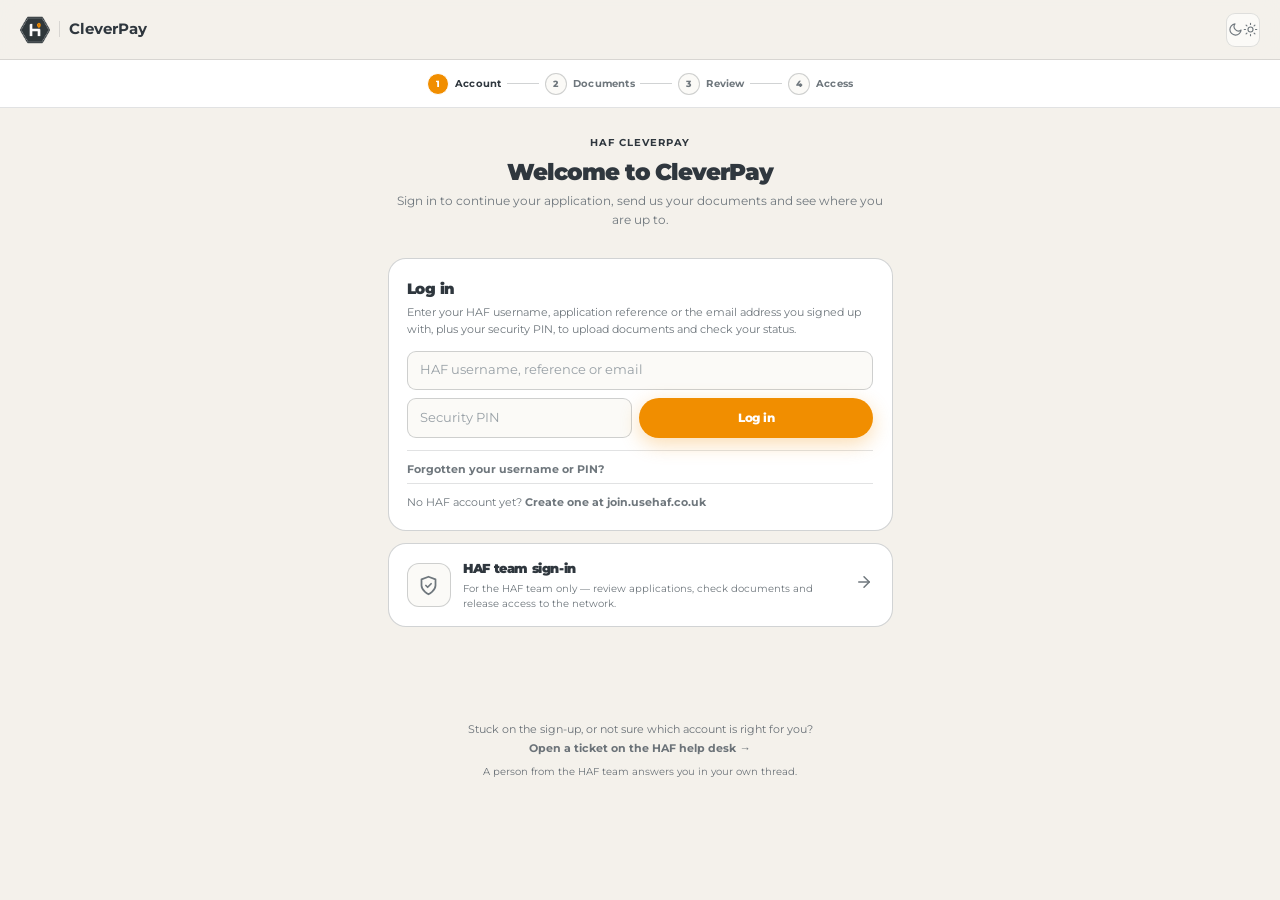
==== commit 6ad973a4: "CleverPay: place the official HAF mark, stop drawing it The header carried the hexagon as an inline " ====
--- a/index.html
+++ b/index.html
@@ -14,7 +14,7 @@
 
 <header class="bar">
   <a href="index.html" class="logo">
-    <span class="haf-logo"><svg class="" xmlns="http://www.w3.org/2000/svg" viewBox="0 0 124.84 111.11" role="img" aria-label="HAF"><path fill="var(--haf-badge-fill, #2f373e)" fill-rule="evenodd" d="M34.48,105.09C33.94,104.85 33.19,104.31 32.81,103.88C32.44,103.45 29.84,99.13 27.05,94.28C24.25,89.43 18.28,79.07 13.76,71.25C6.28,58.31 5.56,56.92 5.56,55.55C5.56,54.18 6.23,52.87 13.01,41.16C17.11,34.07 23.09,23.71 26.30,18.14C29.51,12.57 32.44,7.66 32.82,7.23C34.32,5.51 33.59,5.56 62.42,5.56C91.04,5.56 90.52,5.53 91.96,7.14C92.30,7.52 98.59,18.24 105.93,30.96C118.13,52.09 119.28,54.21 119.28,55.56C119.28,56.92 118.14,59.01 105.94,80.15C98.60,92.86 92.31,103.58 91.97,103.96C90.52,105.59 91.07,105.56 62.35,105.54C40.67,105.53 35.27,105.45 34.48,105.09ZM102.47,79.08C111.07,64.19 115.44,56.34 115.15,56.27C114.56,56.13 114.58,54.98 115.16,54.84C115.48,54.77 113.56,51.18 109.09,43.46C105.50,37.26 100.86,29.25 98.78,25.65C96.70,22.06 93.72,16.91 92.15,14.22L89.30,9.31L62.41,9.31L35.52,9.31L31.54,16.18C29.35,19.95 25.27,27.01 22.47,31.86C19.68,36.72 15.54,43.88 13.28,47.79C10.64,52.37 9.35,54.90 9.65,54.90C9.92,54.90 10.13,55.20 10.13,55.56C10.13,55.92 9.92,56.21 9.65,56.21C9.35,56.21 10.85,59.12 13.84,64.30C16.41,68.75 22.15,78.71 26.61,86.44C31.06,94.17 34.92,100.82 35.17,101.23L35.64,101.96L62.49,101.88L89.35,101.80L102.47,79.08ZM36.41,100.73C36.21,100.60 35.46,99.46 34.74,98.20C32.39,94.12 19.96,72.60 15.15,64.29C12.57,59.83 10.46,55.91 10.46,55.58C10.46,54.94 35.81,10.79 36.41,10.38C36.60,10.25 48.40,10.14 62.61,10.14L88.46,10.13L96.25,23.61C100.53,31.03 104.80,38.42 105.74,40.03C106.68,41.65 109.01,45.65 110.92,48.92C112.82,52.20 114.38,55.17 114.38,55.52C114.38,56.07 106.62,69.70 91.25,96.16L88.46,100.98L62.61,100.98C48.40,100.97 36.61,100.86 36.41,100.73ZM52.94,69.93L52.94,60.46L62.42,60.46L71.90,60.46L71.90,69.93L71.90,79.41L77.29,79.41L82.68,79.41L82.60,67.08L82.52,54.74L82.43,66.91L82.34,79.08L77.28,79.08L72.22,79.08L72.22,69.61L72.22,60.13L62.42,60.13L52.61,60.13L52.61,69.61L52.61,79.08L47.55,79.08L42.49,79.08L42.40,57.60L42.32,36.11L42.24,57.76L42.16,79.41L47.55,79.41L52.94,79.41L52.94,69.93ZM81.70,52.83C81.70,52.78 81.29,52.37 80.80,51.94L79.90,51.14L80.69,52.04C81.43,52.88 81.70,53.09 81.70,52.83ZM53.01,41.18L52.92,31.70L49.75,31.77L46.57,31.83L49.59,31.94L52.61,32.05L52.61,41.35C52.61,46.47 52.72,50.65 52.86,50.65C52.99,50.65 53.06,46.39 53.01,41.18ZM78.69,47.27C80.93,45.62 84.01,40.90 84.62,38.19C85.23,35.42 83.84,31.99 81.46,30.43C77.25,27.67 71.45,29.76 70.06,34.55C69.47,36.60 69.62,37.93 70.75,40.43C72.39,44.06 75.78,47.99 77.31,48.03C77.50,48.03 78.12,47.70 78.69,47.27ZM76.22,38.05C74.87,37.11 75.68,34.97 77.38,34.97C78.08,34.97 79.08,36.07 79.08,36.84C79.08,37.38 77.90,38.56 77.36,38.56C77.13,38.56 76.62,38.33 76.22,38.05Z"/><path fill="var(--haf-badge-mark, #ffffff)" fill-rule="evenodd" d="M42.48,57.48C42.48,33.61 42.41,34.46 44.57,32.92C45.44,32.30 46.10,32.17 49.10,32.08L52.61,31.97L52.61,41.30L52.61,50.63L65.83,50.72C78.59,50.81 79.07,50.84 79.94,51.49C80.44,51.86 81.15,52.57 81.52,53.07C82.16,53.94 82.19,54.43 82.28,66.53L82.38,79.08L77.30,79.08L72.22,79.08L72.22,69.61L72.22,60.13L62.42,60.13L52.61,60.13L52.61,69.61L52.61,79.08L47.55,79.08L42.48,79.08L42.48,57.48ZM9.15,55.56C9.15,55.19 9.37,54.90 9.64,54.90C9.91,54.90 10.13,55.19 10.13,55.56C10.13,55.92 9.91,56.21 9.64,56.21C9.37,56.21 9.15,55.92 9.15,55.56ZM114.71,55.56C114.71,55.19 114.92,54.90 115.20,54.90C115.47,54.90 115.69,55.19 115.69,55.56C115.69,55.92 115.47,56.21 115.20,56.21C114.92,56.21 114.71,55.92 114.71,55.56Z"/><path fill="#f18e00" fill-rule="evenodd" d="M74.39,45.68C71.79,42.95 69.93,39.16 69.94,36.62C69.96,34.17 70.99,32.21 73.03,30.74C74.36,29.79 74.96,29.58 76.69,29.47C82.36,29.11 86.23,34.47 84.03,39.61C83.03,41.95 80.56,45.57 79.21,46.68C77.36,48.20 76.65,48.06 74.39,45.68ZM78.57,38.05C79.18,37.44 79.25,35.91 78.69,35.36C78.48,35.14 77.84,34.97 77.29,34.97C75.99,34.97 75.49,35.48 75.49,36.81C75.49,38.42 77.42,39.20 78.57,38.05Z"/></svg></span>
+    <span class="haf-logo"><img src="/haf-mark.png" alt="HAF" style="height:100%;width:auto;display:block"></span>
     <div class="logo-t">Clever<span>Pay</span></div>
   </a>
   <div class="bar-r">
